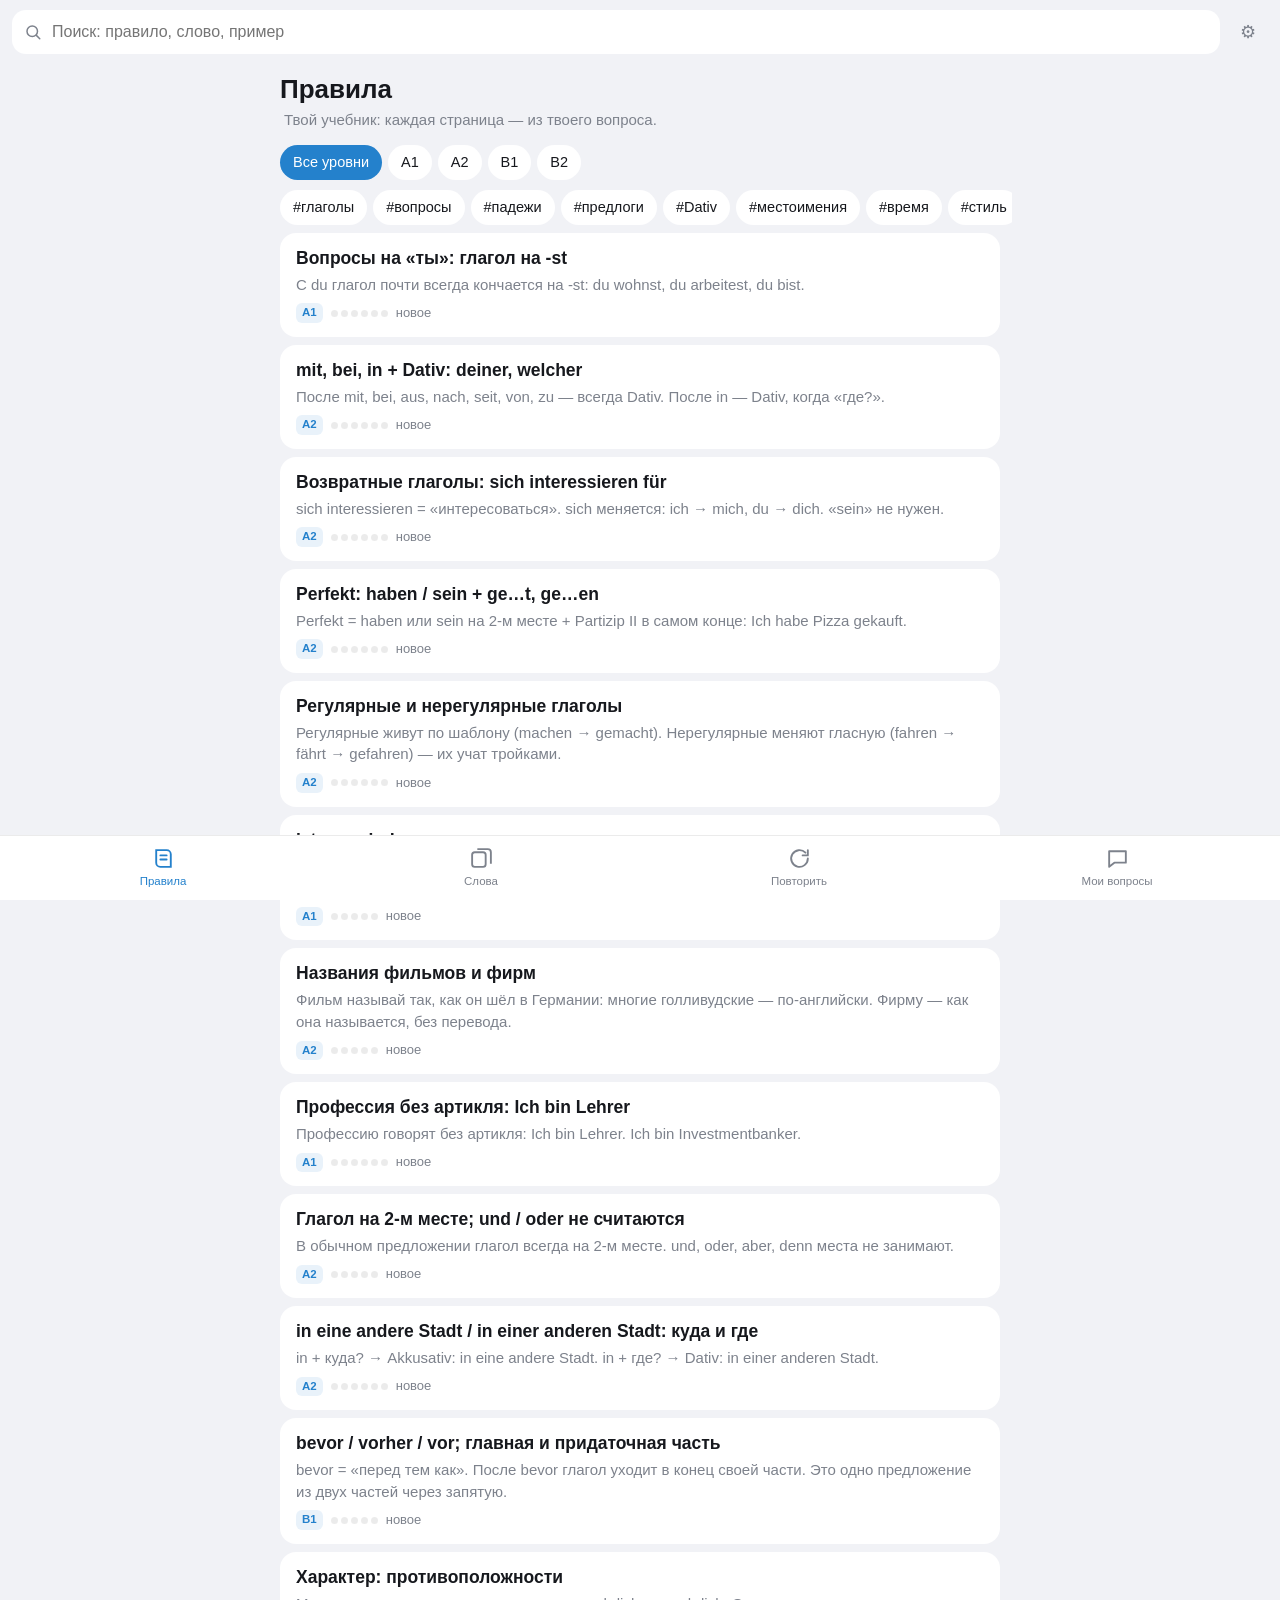
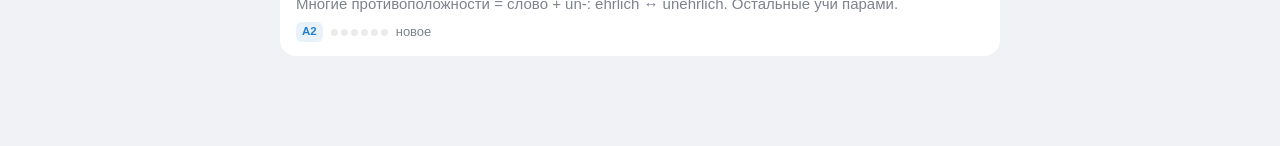
==== index.html @ ba3681c1 "Мой немецкий 1.0: мини-апп (правила из вопросов, слова, повторение, мои вопросы) + бот-воркер - 12 п" ====
<!doctype html>
<html lang="ru">
<head>
<meta charset="utf-8">
<meta name="viewport" content="width=device-width, initial-scale=1, viewport-fit=cover, user-scalable=no">
<title>Мой немецкий</title>
<script src="https://telegram.org/js/telegram-web-app.js"></script>
<script>
  // Версия: поднимать при каждом релизе (сбивает кэш)
  var V = '1.0';
  // Адрес воркера бота (без / в конце). Пусто — бот ещё не подключён, напоминание хранится только тут.
  window.MD_API = 'https://mein-deutsch-bot.1f8t8graf4.workers.dev';
  document.write('<link rel="stylesheet" href="styles.css?v=' + V + '">');
</script>
</head>
<body>
<header id="top">
  <div class="srch"><svg viewBox="0 0 24 24" width="18" height="18"><circle cx="11" cy="11" r="7" fill="none" stroke="currentColor" stroke-width="2"/><path d="M16.5 16.5L21 21" stroke="currentColor" stroke-width="2" stroke-linecap="round"/></svg>
    <input id="q" type="search" placeholder="Поиск: правило, слово, пример" autocomplete="off" autocorrect="off" spellcheck="false">
    <button id="qx" class="ic" aria-label="Очистить" hidden>✕</button></div>
  <button id="set" class="ic" aria-label="Настройки">⚙</button>
</header>
<main id="main"></main>
<nav id="tabs">
  <button data-tab="rules"><svg viewBox="0 0 24 24"><path d="M5 4h10a4 4 0 0 1 4 4v12H9a4 4 0 0 1-4-4z" fill="none" stroke="currentColor" stroke-width="1.8"/><path d="M9 9h6M9 13h6" stroke="currentColor" stroke-width="1.8" stroke-linecap="round"/></svg><span>Правила</span></button>
  <button data-tab="words"><svg viewBox="0 0 24 24"><rect x="3" y="6" width="13" height="14" rx="2.5" fill="none" stroke="currentColor" stroke-width="1.8"/><path d="M8 3h10a3 3 0 0 1 3 3v11" fill="none" stroke="currentColor" stroke-width="1.8"/></svg><span>Слова</span></button>
  <button data-tab="rep"><svg viewBox="0 0 24 24"><path d="M20 12a8 8 0 1 1-2.3-5.6" fill="none" stroke="currentColor" stroke-width="1.8" stroke-linecap="round"/><path d="M20 4v5h-5" fill="none" stroke="currentColor" stroke-width="1.8" stroke-linecap="round" stroke-linejoin="round"/></svg><span>Повторить</span><i id="due" hidden></i></button>
  <button data-tab="qs"><svg viewBox="0 0 24 24"><path d="M4 5h16v11H9l-5 4z" fill="none" stroke="currentColor" stroke-width="1.8" stroke-linejoin="round"/></svg><span>Мои вопросы</span></button>
</nav>
<div id="ov"></div>
<script>document.write('<script src="data/all-data.js?v=' + V + '"><\/script><script src="app.js?v=' + V + '"><\/script>');</script>
</body>
</html>
---- styles.css ----
/* «Мой немецкий» — цвета берутся из темы Telegram (app.js → --bg, --card, --tx, --hint, --acc); здесь — запасные */
:root{
  --bg:#f1f2f6; --card:#ffffff; --tx:#16181d; --hint:#7d828c; --line:rgba(0,0,0,.08);
  --acc:#2481cc; --acc-tx:#ffffff; --ok:#23945a; --ok-bg:rgba(35,148,90,.12); --bad:#d0404a; --bad-bg:rgba(208,64,74,.12);
  --der:#2f6fd6; --die:#d4405b; --das:#23945a; --soft:rgba(36,129,204,.10);
  color-scheme:light;
}
html[data-theme="dark"]{
  --bg:#0f1114; --card:#1b1d22; --tx:#eef0f3; --hint:#8f949e; --line:rgba(255,255,255,.08);
  --acc:#5aa2e8; --acc-tx:#0b1520; --ok:#4cc386; --ok-bg:rgba(76,195,134,.14); --bad:#ef6a72; --bad-bg:rgba(239,106,114,.14);
  --der:#6aa2ff; --die:#ff7a92; --das:#4cc386; --soft:rgba(90,162,232,.14);
  color-scheme:dark;
}
*{box-sizing:border-box;-webkit-tap-highlight-color:transparent}
html,body{margin:0;background:var(--bg);color:var(--tx)}
body{font:17px/1.45 -apple-system,BlinkMacSystemFont,"Segoe UI",Roboto,"Helvetica Neue",Arial,sans-serif;
  padding-bottom:calc(66px + env(safe-area-inset-bottom));-webkit-text-size-adjust:100%}
button{font:inherit;color:inherit;background:none;border:0;padding:0;cursor:pointer}
input,select{font:inherit;color:inherit}
[hidden]{display:none!important}
.ic{width:40px;height:40px;border-radius:12px;display:grid;place-items:center;font-size:18px;color:var(--hint);flex:0 0 auto}

/* шапка */
#top{position:sticky;top:0;z-index:20;display:flex;gap:8px;align-items:center;padding:10px 12px 8px;background:var(--bg)}
.srch{flex:1;display:flex;align-items:center;gap:8px;background:var(--card);border-radius:14px;padding:0 4px 0 12px;height:44px;color:var(--hint)}
.srch input{flex:1;min-width:0;border:0;outline:0;background:none;color:var(--tx);height:100%;font-size:16px}
.srch input::-webkit-search-cancel-button{display:none}
#qx{width:34px;height:34px;font-size:14px}
body.sub #top{display:none}

main{max-width:760px;margin:0 auto;padding:4px 12px 24px}

/* нижнее меню */
#tabs{position:fixed;left:0;right:0;bottom:0;z-index:30;display:grid;grid-template-columns:repeat(4,1fr);
  background:var(--card);border-top:1px solid var(--line);padding:6px 4px calc(6px + env(safe-area-inset-bottom))}
#tabs button{position:relative;display:flex;flex-direction:column;align-items:center;gap:2px;font-size:11.5px;color:var(--hint);padding:4px 0}
#tabs svg{width:25px;height:25px}
#tabs button.on{color:var(--acc)}
#due{position:absolute;top:0;left:calc(50% + 6px);min-width:18px;height:18px;padding:0 5px;border-radius:9px;background:var(--bad);color:#fff;font:700 11px/18px sans-serif;font-style:normal;text-align:center}
body.sub #tabs{display:none}
body.sub{padding-bottom:0}

/* общее */
h1{font-size:26px;line-height:1.2;margin:8px 0 4px;text-wrap:balance}
h2{font-size:15px;text-transform:uppercase;letter-spacing:.06em;color:var(--hint);margin:22px 4px 8px;font-weight:600}
.lead{color:var(--hint);margin:0 4px 12px;font-size:15px}
.card{background:var(--card);border-radius:16px;padding:14px 16px}
.list{display:flex;flex-direction:column;gap:8px}
.chips{display:flex;gap:6px;overflow-x:auto;padding:2px 0 8px;margin:0 -12px;padding-left:12px;padding-right:12px;scrollbar-width:none}
.chips::-webkit-scrollbar{display:none}
.chip{flex:0 0 auto;padding:7px 13px;border-radius:999px;background:var(--card);font-size:14.5px;color:var(--tx);white-space:nowrap}
.chip.on{background:var(--acc);color:var(--acc-tx)}
.tag{display:inline-block;font-size:13px;color:var(--acc);margin-right:8px}
.lvl{display:inline-block;font:700 11.5px/1 sans-serif;padding:4px 6px;border-radius:6px;background:var(--soft);color:var(--acc);vertical-align:middle}
.empty{text-align:center;color:var(--hint);padding:36px 16px}
.btn{display:flex;align-items:center;justify-content:center;gap:8px;width:100%;min-height:52px;border-radius:14px;background:var(--acc);color:var(--acc-tx);font-weight:600;font-size:17px;padding:0 16px}
.btn.sec{background:var(--card);color:var(--acc)}
.btn:disabled{opacity:.45}
.row2{display:flex;gap:8px}

/* список правил */
.rc{display:block;width:100%;text-align:left;background:var(--card);border-radius:16px;padding:14px 16px}
.rc b{display:block;font-size:17.5px;line-height:1.3;margin-bottom:4px}
.rc p{margin:0;color:var(--hint);font-size:15px;display:-webkit-box;-webkit-line-clamp:2;-webkit-box-orient:vertical;overflow:hidden}
.rc .mt{display:flex;align-items:center;gap:8px;margin-top:8px;font-size:13px;color:var(--hint)}
.dots{display:inline-flex;gap:3px}.dots i{width:7px;height:7px;border-radius:50%;background:var(--line)}.dots i.on{background:var(--ok)}

/* страница */
.pg{max-width:760px;margin:0 auto;padding:0 12px calc(96px + env(safe-area-inset-bottom))}
.pgh{position:sticky;top:0;z-index:5;display:flex;align-items:center;gap:6px;padding:8px 0;background:var(--bg)}
.pgh .t{flex:1;min-width:0;font-weight:600;font-size:16px;white-space:nowrap;overflow:hidden;text-overflow:ellipsis}
.short{background:var(--soft);border-radius:16px;padding:14px 16px;font-size:18.5px;line-height:1.4;font-weight:550}
.tbl{overflow-x:auto;background:var(--card);border-radius:16px}
.tbl table{border-collapse:collapse;width:100%;font-size:15.5px}
.tbl th,.tbl td{text-align:left;padding:9px 12px;border-bottom:1px solid var(--line);vertical-align:top}
.tbl th{font-size:13px;color:var(--hint);font-weight:600}
.tbl tr:last-child td{border-bottom:0}
.tbl td:first-child{color:var(--hint)}
ul.when{margin:0;padding:0;list-style:none;display:flex;flex-direction:column;gap:8px}
ul.when li{background:var(--card);border-radius:14px;padding:11px 14px;font-size:16px}
.ex{background:var(--card);border-radius:16px;padding:12px 10px 12px 14px;display:flex;gap:6px;align-items:flex-start}
.ex .tx{flex:1;min-width:0}
.ex .de{font-size:18px;line-height:1.4}
.ex .ru{color:var(--hint);font-size:15px;margin-top:2px}
.say{display:flex;gap:2px;flex:0 0 auto}
.say button{width:38px;height:38px;border-radius:11px;font-size:17px;display:grid;place-items:center}
.say button:active{background:var(--soft)}
.w{cursor:pointer;border-radius:5px;padding:0 1px;margin:0 -1px}
.w:active,.w.on{background:var(--soft)}
.w.xw{text-decoration:underline dotted;text-decoration-color:var(--hint);text-underline-offset:4px}
.mis{background:var(--card);border-radius:16px;padding:12px 14px}
.mis .no{color:var(--bad);text-decoration:line-through;text-decoration-thickness:1.5px}
.mis .yes{color:var(--ok);font-weight:550;margin-top:2px}
.mis small{display:block;color:var(--hint);font-size:14px;margin-top:4px}
.bar{position:fixed;left:0;right:0;bottom:0;z-index:15;padding:10px 12px calc(10px + env(safe-area-inset-bottom));background:linear-gradient(transparent,var(--bg) 30%)}
.bar .in{max-width:760px;margin:0 auto;display:flex;gap:8px}
.qref{display:block;width:100%;text-align:left;background:var(--card);border-radius:14px;padding:11px 14px;font-size:15px}
.qref small{display:block;color:var(--hint);font-size:13px}

/* слова */
.wr{display:flex;align-items:center;gap:10px;width:100%;text-align:left;background:var(--card);border-radius:14px;padding:11px 14px}
.wr .tx{flex:1;min-width:0}
.wr b{font-size:17px;font-weight:600}
.wr small{display:block;color:var(--hint);font-size:14.5px;line-height:1.35}
.st{font-size:11.5px;font-weight:700;padding:3px 6px;border-radius:6px;white-space:nowrap}
.st-n{display:none}
.st-r{background:rgba(232,160,40,.15);color:#c47f0c}
.st-s{background:rgba(208,64,74,.13);color:var(--bad)}
.st-o{background:var(--soft);color:var(--acc)}
.in-rep{color:var(--ok);font-size:13px}
.art-der{color:var(--der)}.art-die{color:var(--die)}.art-das{color:var(--das)}

/* шторка */
#ov{position:fixed;inset:0;z-index:50;pointer-events:none}
.dim{position:absolute;inset:0;background:rgba(0,0,0,.4);opacity:0;transition:opacity .2s;pointer-events:auto}
.sh{position:absolute;left:0;right:0;bottom:0;max-height:88vh;overflow-y:auto;background:var(--card);border-radius:20px 20px 0 0;
  padding:8px 18px calc(18px + env(safe-area-inset-bottom));transform:translateY(100%);transition:transform .25s cubic-bezier(.2,.8,.2,1);pointer-events:auto}
.sh::before{content:"";display:block;width:38px;height:5px;border-radius:3px;background:var(--line);margin:0 auto 10px}
#ov.open .dim{opacity:1}#ov.open .sh{transform:none}
@media (min-width:760px){.sh{left:50%;right:auto;width:520px;bottom:50%;border-radius:20px;transform:translate(-50%,60%);opacity:0;transition:transform .25s,opacity .2s}
  #ov.open .sh{transform:translate(-50%,50%);opacity:1}.sh::before{display:none}}
.sh h3{margin:2px 0 2px;font-size:26px;line-height:1.2;display:flex;align-items:center;gap:8px;flex-wrap:wrap}
.sh .base{color:var(--hint);font-size:15px}
.sh .ru{font-size:19px;margin:10px 0 4px}
.sh .note{color:var(--hint);font-size:15px;margin:4px 0}
.sh .xp{background:var(--soft);border-radius:12px;padding:10px 12px;margin:10px 0 4px;font-size:16px}
.sh .xp b{display:block}
.kv{display:grid;grid-template-columns:auto 1fr;gap:4px 12px;margin:10px 0;font-size:15.5px}
.kv dt{color:var(--hint)}.kv dd{margin:0}
.sh .acts{display:flex;gap:8px;margin-top:14px}
.sw-row{display:flex;align-items:center;justify-content:space-between;gap:12px;padding:12px 0;border-bottom:1px solid var(--line)}
.sw-row small{display:block;color:var(--hint);font-size:13.5px}
.sw{position:relative;width:50px;height:30px;border-radius:15px;background:var(--line);flex:0 0 auto;transition:background .2s}
.sw::after{content:"";position:absolute;top:3px;left:3px;width:24px;height:24px;border-radius:50%;background:#fff;box-shadow:0 1px 3px rgba(0,0,0,.25);transition:transform .2s}
.sw.on{background:var(--ok)}.sw.on::after{transform:translateX(20px)}
.sh select{background:var(--bg);border:0;border-radius:10px;padding:8px 10px}

/* задания */
.qz{max-width:640px;margin:0 auto;padding:0 14px calc(110px + env(safe-area-inset-bottom));min-height:100vh;display:flex;flex-direction:column}
.qtop{display:flex;align-items:center;gap:10px;padding:8px 0}
.prog{flex:1;height:6px;border-radius:3px;background:var(--card);overflow:hidden}.prog i{display:block;height:100%;background:var(--acc);transition:width .3s}
.qk{color:var(--hint);font-size:14px;margin:18px 2px 6px}
.qq{font-size:22px;line-height:1.4;margin:0 2px 16px}
.qq .gap{display:inline-block;min-width:70px;border-bottom:2px solid var(--acc);text-align:center;color:var(--acc);font-weight:600}
.qhint{color:var(--hint);font-size:15.5px;margin:-8px 2px 14px}
.opts{display:flex;flex-direction:column;gap:8px}
.opt{width:100%;min-height:54px;text-align:left;background:var(--card);border-radius:14px;padding:12px 16px;font-size:18px;border:2px solid transparent}
.opt.ok{border-color:var(--ok);background:var(--ok-bg)}.opt.bad{border-color:var(--bad);background:var(--bad-bg)}
.opt:disabled{color:var(--tx)}
.arts{display:grid;grid-template-columns:repeat(3,1fr);gap:8px}
.arts .opt{text-align:center;font-weight:700}
.slots{min-height:58px;display:flex;flex-wrap:wrap;gap:6px;align-content:flex-start;padding:10px;border-radius:14px;background:var(--card);margin-bottom:12px;border:2px dashed var(--line)}
.slots.ok{border:2px solid var(--ok)}.slots.bad{border:2px solid var(--bad)}
.tiles{display:flex;flex-wrap:wrap;gap:6px}
.tile{padding:9px 13px;border-radius:11px;background:var(--card);font-size:18px;box-shadow:0 1px 0 var(--line)}
.slots .tile{background:var(--soft)}
.tile.ok{background:var(--ok-bg);color:var(--ok)}.tile.bad{background:var(--bad-bg);color:var(--bad)}
.tile.used{visibility:hidden}
.errs{display:flex;flex-wrap:wrap;gap:6px}
.typ{width:100%;min-height:54px;border-radius:14px;border:2px solid var(--line);background:var(--card);padding:10px 14px;font-size:18px;outline:0}
.typ:focus{border-color:var(--acc)}
.fb{margin-top:16px;border-radius:16px;padding:14px 16px;background:var(--card)}
.fb .h{font-weight:700;font-size:18px;margin-bottom:4px}
.fb.ok .h{color:var(--ok)}.fb.bad .h{color:var(--bad)}
.fb .rl{color:var(--hint);font-size:15px;margin-top:8px}
.fb .ex{padding:8px 0 0;background:none}
.res{text-align:center;padding:40px 10px}
.res .big{font-size:56px;font-weight:800;line-height:1}
.res p{color:var(--hint)}

/* тост */
.toast{position:fixed;left:50%;bottom:calc(84px + env(safe-area-inset-bottom));transform:translateX(-50%);z-index:80;background:rgba(20,22,26,.92);color:#fff;
  padding:10px 16px;border-radius:12px;font-size:15px;max-width:90vw;text-align:center;animation:tin .2s}
@keyframes tin{from{opacity:0;transform:translate(-50%,8px)}}
@media (prefers-reduced-motion:reduce){*{transition:none!important;animation:none!important}}
@media (min-width:760px){main,.pg{padding-left:20px;padding-right:20px}}

/* правки по скринам */
.btn{white-space:nowrap}
.bar .btn.sec{padding:0 14px;font-size:16px}
.chips.wrap{flex-wrap:wrap;overflow:visible;margin:8px 0 0;padding:0}
.chips.wrap .chip{white-space:normal;text-align:left;line-height:1.3;background:var(--soft);color:var(--acc)}
.chips.wrap .chip{flex:0 1 auto;max-width:100%}
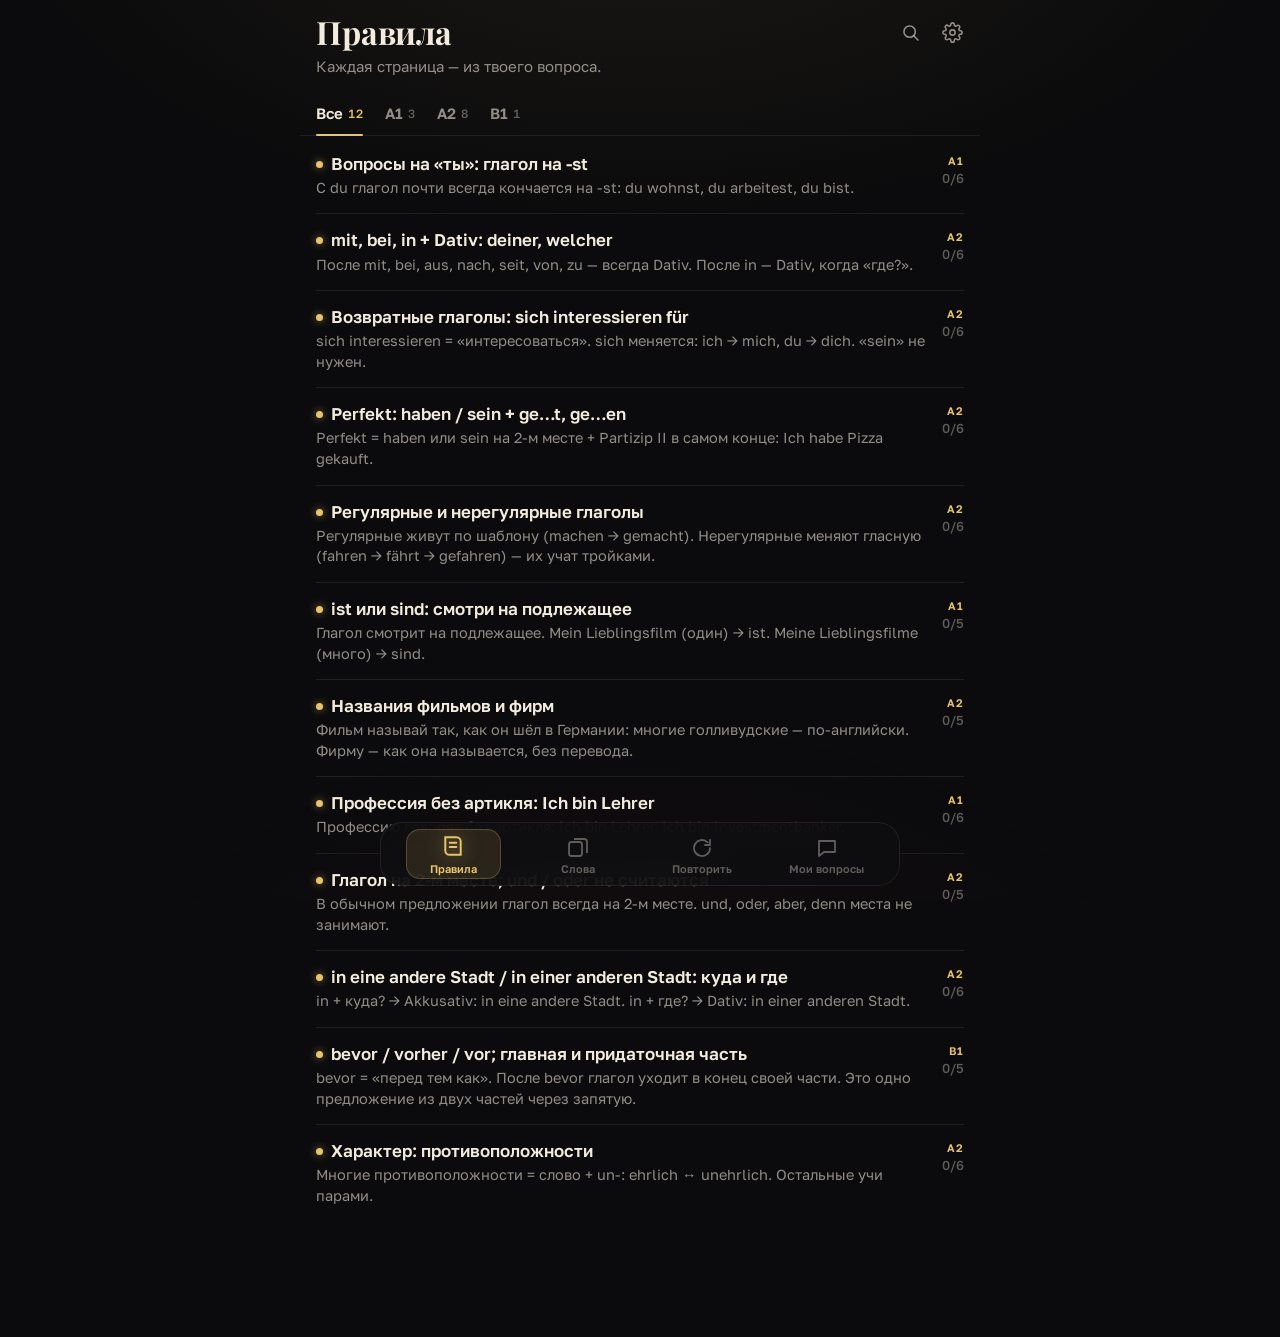
==== commit 78c9551c: "Мой немецкий 1.1: вид как в «Языках по кино», подвкладки, поиск страницей, полный прогон - тёмный ви" ====
--- a/index.html
+++ b/index.html
@@ -4,22 +4,20 @@
 <meta charset="utf-8">
 <meta name="viewport" content="width=device-width, initial-scale=1, viewport-fit=cover, user-scalable=no">
 <title>Мой немецкий</title>
+<meta name="color-scheme" content="dark">
+<link rel="preconnect" href="https://fonts.googleapis.com">
+<link rel="preconnect" href="https://fonts.gstatic.com" crossorigin>
+<link rel="stylesheet" href="https://fonts.googleapis.com/css2?family=Golos+Text:wght@400;500;600;700&family=Playfair+Display:wght@700&display=swap">
 <script src="https://telegram.org/js/telegram-web-app.js"></script>
 <script>
   // Версия: поднимать при каждом релизе (сбивает кэш)
-  var V = '1.0';
+  var V = '1.1';
   // Адрес воркера бота (без / в конце). Пусто — бот ещё не подключён, напоминание хранится только тут.
   window.MD_API = 'https://mein-deutsch-bot.1f8t8graf4.workers.dev';
   document.write('<link rel="stylesheet" href="styles.css?v=' + V + '">');
 </script>
 </head>
 <body>
-<header id="top">
-  <div class="srch"><svg viewBox="0 0 24 24" width="18" height="18"><circle cx="11" cy="11" r="7" fill="none" stroke="currentColor" stroke-width="2"/><path d="M16.5 16.5L21 21" stroke="currentColor" stroke-width="2" stroke-linecap="round"/></svg>
-    <input id="q" type="search" placeholder="Поиск: правило, слово, пример" autocomplete="off" autocorrect="off" spellcheck="false">
-    <button id="qx" class="ic" aria-label="Очистить" hidden>✕</button></div>
-  <button id="set" class="ic" aria-label="Настройки">⚙</button>
-</header>
 <main id="main"></main>
 <nav id="tabs">
   <button data-tab="rules"><svg viewBox="0 0 24 24"><path d="M5 4h10a4 4 0 0 1 4 4v12H9a4 4 0 0 1-4-4z" fill="none" stroke="currentColor" stroke-width="1.8"/><path d="M9 9h6M9 13h6" stroke="currentColor" stroke-width="1.8" stroke-linecap="round"/></svg><span>Правила</span></button>
--- a/styles.css
+++ b/styles.css
@@ -1,183 +1,266 @@
-/* «Мой немецкий» — цвета берутся из темы Telegram (app.js → --bg, --card, --tx, --hint, --acc); здесь — запасные */
+/* «Мой немецкий» — вид как в «Языках по кино»: тёмный фон, слоновая кость, золото, Playfair Display + Golos Text.
+   Тема Telegram не используется: приложение всегда тёмное (app.js → theme() красит шапку Telegram в --bg). */
 :root{
-  --bg:#f1f2f6; --card:#ffffff; --tx:#16181d; --hint:#7d828c; --line:rgba(0,0,0,.08);
-  --acc:#2481cc; --acc-tx:#ffffff; --ok:#23945a; --ok-bg:rgba(35,148,90,.12); --bad:#d0404a; --bad-bg:rgba(208,64,74,.12);
-  --der:#2f6fd6; --die:#d4405b; --das:#23945a; --soft:rgba(36,129,204,.10);
-  color-scheme:light;
-}
-html[data-theme="dark"]{
-  --bg:#0f1114; --card:#1b1d22; --tx:#eef0f3; --hint:#8f949e; --line:rgba(255,255,255,.08);
-  --acc:#5aa2e8; --acc-tx:#0b1520; --ok:#4cc386; --ok-bg:rgba(76,195,134,.14); --bad:#ef6a72; --bad-bg:rgba(239,106,114,.14);
-  --der:#6aa2ff; --die:#ff7a92; --das:#4cc386; --soft:rgba(90,162,232,.14);
+  --bg:#0b0b0d; --sh:#151517; --tx:#F3EBDD; --mut:rgba(243,235,221,.58); --dim:rgba(243,235,221,.36);
+  --line:rgba(255,255,255,.08); --fill:rgba(255,255,255,.05); --fill2:rgba(255,255,255,.085);
+  --gold:#E9C46A; --gold-bg:rgba(233,196,106,.12); --gold-ln:rgba(233,196,106,.24);
+  --ok:#86CC9D; --ok-bg:rgba(134,204,157,.10); --bad:#EE8B80; --bad-bg:rgba(238,139,128,.10);
+  --der:#8DB0EE; --die:#EE93A3; --das:#8FD0A4;
+  --body:'Golos Text',-apple-system,BlinkMacSystemFont,'Segoe UI',Roboto,Arial,sans-serif;
+  --serif:'Playfair Display',Georgia,'Times New Roman',serif;
+  --sb:env(safe-area-inset-bottom,0px);
   color-scheme:dark;
 }
 *{box-sizing:border-box;-webkit-tap-highlight-color:transparent}
-html,body{margin:0;background:var(--bg);color:var(--tx)}
-body{font:17px/1.45 -apple-system,BlinkMacSystemFont,"Segoe UI",Roboto,"Helvetica Neue",Arial,sans-serif;
-  padding-bottom:calc(66px + env(safe-area-inset-bottom));-webkit-text-size-adjust:100%}
-button{font:inherit;color:inherit;background:none;border:0;padding:0;cursor:pointer}
+html{background:var(--bg)}
+body{margin:0;color:var(--tx);font:16px/1.5 var(--body);-webkit-text-size-adjust:100%;-webkit-font-smoothing:antialiased;
+  padding-bottom:calc(92px + var(--sb));overflow-x:hidden}
+body::before{content:"";position:fixed;inset:0;z-index:-1;pointer-events:none;
+  background:radial-gradient(1100px 560px at 50% -12%,rgba(233,196,106,.075),transparent 62%),radial-gradient(900px 600px at 50% 120%,rgba(120,40,30,.10),transparent 60%)}
+button{font:inherit;color:inherit;background:none;border:0;padding:0;cursor:pointer;text-align:inherit}
 input,select{font:inherit;color:inherit}
 [hidden]{display:none!important}
-.ic{width:40px;height:40px;border-radius:12px;display:grid;place-items:center;font-size:18px;color:var(--hint);flex:0 0 auto}
-
-/* шапка */
-#top{position:sticky;top:0;z-index:20;display:flex;gap:8px;align-items:center;padding:10px 12px 8px;background:var(--bg)}
-.srch{flex:1;display:flex;align-items:center;gap:8px;background:var(--card);border-radius:14px;padding:0 4px 0 12px;height:44px;color:var(--hint)}
-.srch input{flex:1;min-width:0;border:0;outline:0;background:none;color:var(--tx);height:100%;font-size:16px}
+::selection{background:var(--gold-bg)}
+.mut{color:var(--mut)}
+svg{display:block}
+.ic{width:40px;height:40px;border-radius:50%;display:grid;place-items:center;color:var(--mut);flex:0 0 auto;transition:color .15s,background .15s}
+.ic svg{width:21px;height:21px;fill:none;stroke:currentColor;stroke-width:1.8;stroke-linecap:round;stroke-linejoin:round}
+.ic:active{background:var(--fill2);color:var(--tx)}
+@media (hover:hover){.ic:hover{color:var(--tx)}}
+
+main{max-width:680px;margin:0 auto;padding:6px 16px 24px}
+body.sub main{max-width:none;padding:0}
+
+/* шапка вкладки */
+.hd{display:flex;align-items:center;gap:2px;margin:6px -8px 0 0}
+.hd h1{flex:1;min-width:0;margin:0}
+h1{font:700 32px/1.12 var(--serif);letter-spacing:-.005em;margin:8px 0 4px;text-wrap:balance}
+h2{display:flex;align-items:baseline;gap:8px;font:600 12px/1.3 var(--body);text-transform:uppercase;letter-spacing:.12em;color:var(--mut);margin:28px 0 2px}
+h2 small{font-size:12px;letter-spacing:.04em;text-transform:none;color:var(--dim);font-weight:500}
+.lead{color:var(--mut);margin:4px 0 14px;font-size:15px;line-height:1.45;text-wrap:pretty}
+.lead.c{text-align:center;font-size:13.5px;color:var(--dim);margin-top:22px;text-wrap:balance}
+.empty{text-align:center;color:var(--mut);padding:40px 12px;line-height:1.6}
+
+/* подвкладки — текстом, выбранная с золотой чертой (как «Кинотека · Мои» в кино) */
+.stabs{position:relative;display:flex;gap:22px;margin:12px -16px 2px;padding:0 16px;overflow-x:auto;scrollbar-width:none;box-shadow:inset 0 -1px 0 var(--line)}
+.stabs::-webkit-scrollbar{display:none}
+.stabs button{position:relative;flex:none;height:44px;display:flex;align-items:center;gap:5px;color:var(--mut);font:600 15px/1 var(--body);white-space:nowrap;transition:color .15s}
+.stabs button small{font:500 12px/1 var(--body);color:var(--dim);font-variant-numeric:tabular-nums}
+.stabs button.on{color:var(--tx)}
+.stabs button.on small{color:var(--gold)}
+.stabs button.on::after{content:"";position:absolute;left:0;right:0;bottom:0;height:2px;border-radius:2px;background:var(--gold)}
+@media (hover:hover){.stabs button:not(.on):hover{color:var(--tx)}}
+
+/* списки: строки через тонкие линии, без коробок */
+.list{display:flex;flex-direction:column}
+.list>*{border-bottom:1px solid var(--line)}
+.list>*:last-child{border-bottom:0}
+
+/* правила */
+.rc{display:flex;align-items:flex-start;gap:14px;width:100%;padding:15px 0}
+.rc .tx{flex:1;min-width:0}
+.rc b{display:block;font-weight:600;font-size:17px;line-height:1.3}
+.rc .new{display:inline-block;width:7px;height:7px;border-radius:50%;background:var(--gold);margin:0 8px 2px 0;vertical-align:middle;box-shadow:0 0 8px rgba(233,196,106,.6)}
+.rc p{margin:3px 0 0;color:var(--mut);font-size:14.5px;line-height:1.42;display:-webkit-box;-webkit-line-clamp:2;-webkit-box-orient:vertical;overflow:hidden}
+.rc .mt{flex:none;display:flex;flex-direction:column;align-items:flex-end;gap:6px;padding-top:2px}
+.lv{font:600 11px/1 var(--body);letter-spacing:.08em;color:var(--gold)}
+.rc .pr{font:500 13px/1 var(--body);color:var(--dim);font-variant-numeric:tabular-nums}
+.rc .pr.all{color:var(--ok)}
+@media (hover:hover){.rc:hover b{color:#fff}}
+
+/* слова */
+.wr{display:flex;align-items:center;gap:12px;width:100%;padding:12px 0}
+.wr .tx{flex:1;min-width:0}
+.wr b{display:block;font-size:17px;font-weight:600;line-height:1.3}
+.wr small{display:block;color:var(--mut);font-size:14.5px;line-height:1.38;margin-top:1px}
+.st{flex:none;font:500 12px/1 var(--body);letter-spacing:.02em;white-space:nowrap}
+.st-r{color:#D9B26A}.st-s{color:var(--bad)}.st-o{color:var(--der)}
+.in-rep{flex:none;color:var(--ok);font-size:12.5px;white-space:nowrap}
+.art-der{color:var(--der)}.art-die{color:var(--die)}.art-das{color:var(--das)}
+
+/* «Повторить» */
+.rep{text-align:center;padding:30px 0 6px}
+.rep .big{font:700 84px/1 var(--serif);color:var(--tx);font-variant-numeric:lining-nums}
+.rep .done{font:700 28px/1.2 var(--serif)}
+.rep .sub{color:var(--mut);margin:8px 0 22px;text-wrap:balance}
+.rep .btn{max-width:340px;margin:0 auto}
+.stats{display:grid;grid-template-columns:repeat(3,1fr);margin-top:30px;border-top:1px solid var(--line);border-bottom:1px solid var(--line)}
+.stats div{display:flex;flex-direction:column;align-items:center;gap:2px;padding:14px 4px}
+.stats div+div{border-left:1px solid var(--line)}
+.stats b{font:700 26px/1.1 var(--serif);font-variant-numeric:lining-nums tabular-nums}
+.stats span{font-size:12.5px;color:var(--mut)}
+
+/* «Мои вопросы» */
+.qi{padding:14px 0}
+.qi .q{font-size:16px;line-height:1.45}
+.ql{display:flex;flex-wrap:wrap;gap:4px 16px;margin-top:6px}
+.ql button{color:var(--gold);font-size:14.5px;font-weight:500;padding:2px 0}
+
+/* кнопки */
+.btn{display:flex;align-items:center;justify-content:center;gap:8px;width:100%;min-height:52px;border-radius:14px;background:var(--tx);color:#151310;
+  font:700 16px/1 var(--body);padding:0 18px;white-space:nowrap;transition:transform .12s,opacity .15s;box-shadow:0 8px 24px -10px rgba(243,235,221,.35)}
+.btn:active{transform:scale(.98)}
+.btn.sec{background:var(--fill2);color:var(--tx);box-shadow:none;font-weight:600}
+.btn:disabled{opacity:.35;transform:none}
+
+/* страница (правило, поиск) */
+.pg{max-width:680px;margin:0 auto;padding:0 16px calc(104px + var(--sb))}
+.pgh{position:sticky;top:0;z-index:5;display:flex;align-items:center;gap:6px;margin:0 -16px;padding:6px 16px 6px 8px;
+  background:rgba(11,11,13,.86);-webkit-backdrop-filter:blur(16px);backdrop-filter:blur(16px)}
+.pgh .t{flex:1;min-width:0;font-weight:600;font-size:15px;color:var(--mut);white-space:nowrap;overflow:hidden;text-overflow:ellipsis}
+.pgh .lv{padding-right:4px}
+h1.pt{font-size:30px;margin:10px 0 6px}
+.tags{display:flex;flex-wrap:wrap;gap:4px 12px;margin:0 0 18px;font-size:13px;color:var(--dim)}
+.short{border-left:2px solid var(--gold);padding:2px 0 2px 14px;font-size:18px;line-height:1.45;font-weight:500}
+.tbl{overflow-x:auto;margin:6px -16px 0;padding:0 16px}
+.tbl table{border-collapse:collapse;width:100%;font-size:15px}
+.tbl th,.tbl td{text-align:left;padding:10px 14px 10px 0;border-bottom:1px solid var(--line);vertical-align:top}
+.tbl th{font:600 11.5px/1.3 var(--body);text-transform:uppercase;letter-spacing:.08em;color:var(--dim)}
+.tbl tr:last-child td{border-bottom:0}
+.tbl td:first-child{color:var(--mut)}
+ul.when{margin:8px 0 0;padding:0;list-style:none;display:flex;flex-direction:column;gap:10px}
+ul.when li{position:relative;padding-left:18px;font-size:15.5px;line-height:1.45}
+ul.when li::before{content:"";position:absolute;left:2px;top:.62em;width:5px;height:5px;border-radius:50%;background:var(--gold)}
+.ex{display:flex;gap:8px;align-items:flex-start;padding:12px 0}
+.ex .tx{flex:1;min-width:0}
+.ex .de{font-size:18px;line-height:1.45}
+.ex .ru{color:var(--mut);font-size:14.5px;margin-top:2px}
+.say{display:flex;flex:0 0 auto;margin:-2px -8px 0 0}
+.say button{width:38px;height:38px;border-radius:50%;display:grid;place-items:center;color:var(--dim);font-size:16px;transition:color .15s,background .15s}
+.say svg{width:19px;height:19px;fill:none;stroke:currentColor;stroke-width:1.8;stroke-linecap:round;stroke-linejoin:round}
+.say .slow svg{width:21px;height:21px;stroke-width:1.6}
+.say button:active{background:var(--fill2);color:var(--tx)}
+@media (hover:hover){.say button:hover{color:var(--tx)}}
+.w{cursor:pointer;border-radius:5px;padding:0 1px;margin:0 -1px;transition:background .12s}
+.w:active,.w.on{background:var(--gold-bg);color:#fff}
+.w.xw{text-decoration:underline;text-decoration-style:dotted;text-decoration-color:var(--gold);text-underline-offset:5px;text-decoration-thickness:1.5px}
+.mis{padding:12px 0}
+.mis .no{color:var(--dim);text-decoration:line-through;text-decoration-color:var(--bad);text-decoration-thickness:1.5px}
+.mis .yes{font-weight:500;margin-top:2px}
+.mis .yes::before{content:"✓ ";color:var(--ok)}
+.mis small{display:block;color:var(--mut);font-size:14px;margin-top:4px;line-height:1.45}
+.qref{padding:11px 0;font-size:15px}
+.qref small{display:block;color:var(--dim);font-size:12.5px}
+.bar{position:fixed;left:0;right:0;bottom:0;z-index:15;padding:22px 16px calc(12px + var(--sb));background:linear-gradient(transparent,var(--bg) 42%)}
+.bar .in{max-width:648px;margin:0 auto;display:flex;gap:8px}
+.bar .btn.sec{width:auto;flex:0 0 auto;padding:0 16px;font-size:15px}
+@media (max-width:380px){.bar .btn{font-size:15px;padding:0 12px}}
+
+/* поиск */
+.srp .pgh{padding-right:16px}
+.srch{flex:1;min-width:0;display:flex;align-items:center;gap:8px;height:42px;padding:0 4px 0 12px;border-radius:21px;background:var(--fill2);color:var(--dim)}
+.srch>svg{width:18px;height:18px;flex:none;fill:none;stroke:currentColor;stroke-width:1.8;stroke-linecap:round}
+.srch input{flex:1;min-width:0;height:100%;border:0;outline:0;background:none;color:var(--tx);font-size:16px}
+.srch input::placeholder{color:var(--dim)}
 .srch input::-webkit-search-cancel-button{display:none}
-#qx{width:34px;height:34px;font-size:14px}
-body.sub #top{display:none}
-
-main{max-width:760px;margin:0 auto;padding:4px 12px 24px}
-
-/* нижнее меню */
-#tabs{position:fixed;left:0;right:0;bottom:0;z-index:30;display:grid;grid-template-columns:repeat(4,1fr);
-  background:var(--card);border-top:1px solid var(--line);padding:6px 4px calc(6px + env(safe-area-inset-bottom))}
-#tabs button{position:relative;display:flex;flex-direction:column;align-items:center;gap:2px;font-size:11.5px;color:var(--hint);padding:4px 0}
-#tabs svg{width:25px;height:25px}
-#tabs button.on{color:var(--acc)}
-#due{position:absolute;top:0;left:calc(50% + 6px);min-width:18px;height:18px;padding:0 5px;border-radius:9px;background:var(--bad);color:#fff;font:700 11px/18px sans-serif;font-style:normal;text-align:center}
+.srch .ic{width:34px;height:34px}
+.srch .ic svg{width:16px;height:16px}
+.tagq{display:flex;flex-wrap:wrap;gap:8px;margin-top:10px}
+.tagq button{padding:7px 12px;border-radius:999px;background:var(--fill);border:1px solid var(--line);color:var(--mut);font-size:14px}
+.tagq button:active{color:var(--tx);border-color:var(--gold-ln)}
+.exq{padding-bottom:10px}
+.exq .from{display:block;color:var(--gold);font-size:13.5px;font-weight:500;margin-top:-4px}
+
+/* нижние вкладки — как в кино: плавают, размыты, выбранная золотая */
+#tabs{position:fixed;left:50%;bottom:0;z-index:30;width:min(520px,100%);transform:translateX(-50%);display:grid;grid-template-columns:repeat(4,1fr);
+  padding:6px 10px calc(6px + var(--sb));background:rgba(14,14,16,.9);-webkit-backdrop-filter:saturate(160%) blur(22px);backdrop-filter:saturate(160%) blur(22px);
+  border-top:1px solid var(--line)}
+#tabs button{position:relative;display:flex;flex-direction:column;align-items:center;gap:3px;padding:7px 0 5px;color:var(--dim);font:600 11px/1 var(--body);transition:color .2s}
+#tabs button span{position:relative;z-index:1}
+#tabs svg{position:relative;z-index:1;width:24px;height:24px;transition:transform .35s cubic-bezier(.3,1.6,.5,1)}
+#tabs button::before{content:"";position:absolute;inset:0 12%;border-radius:14px;background:var(--gold-bg);box-shadow:inset 0 0 0 1px var(--gold-ln);opacity:0;transform:scale(.85);transition:opacity .2s,transform .3s cubic-bezier(.3,1.4,.5,1)}
+#tabs button.on{color:var(--gold)}
+#tabs button.on::before{opacity:1;transform:none}
+#tabs button.on svg{transform:translateY(-2px) scale(1.1);filter:drop-shadow(0 0 8px rgba(233,196,106,.55))}
+#due{position:absolute;z-index:2;top:2px;left:calc(50% + 7px);min-width:18px;height:18px;padding:0 5px;border-radius:9px;background:var(--gold);color:#151310;
+  font:700 11px/18px var(--body);font-style:normal;text-align:center;font-variant-numeric:tabular-nums}
+@media (min-width:600px){#tabs{bottom:14px;border:1px solid var(--line);border-radius:22px;padding-bottom:6px}}
 body.sub #tabs{display:none}
 body.sub{padding-bottom:0}
 
-/* общее */
-h1{font-size:26px;line-height:1.2;margin:8px 0 4px;text-wrap:balance}
-h2{font-size:15px;text-transform:uppercase;letter-spacing:.06em;color:var(--hint);margin:22px 4px 8px;font-weight:600}
-.lead{color:var(--hint);margin:0 4px 12px;font-size:15px}
-.card{background:var(--card);border-radius:16px;padding:14px 16px}
-.list{display:flex;flex-direction:column;gap:8px}
-.chips{display:flex;gap:6px;overflow-x:auto;padding:2px 0 8px;margin:0 -12px;padding-left:12px;padding-right:12px;scrollbar-width:none}
-.chips::-webkit-scrollbar{display:none}
-.chip{flex:0 0 auto;padding:7px 13px;border-radius:999px;background:var(--card);font-size:14.5px;color:var(--tx);white-space:nowrap}
-.chip.on{background:var(--acc);color:var(--acc-tx)}
-.tag{display:inline-block;font-size:13px;color:var(--acc);margin-right:8px}
-.lvl{display:inline-block;font:700 11.5px/1 sans-serif;padding:4px 6px;border-radius:6px;background:var(--soft);color:var(--acc);vertical-align:middle}
-.empty{text-align:center;color:var(--hint);padding:36px 16px}
-.btn{display:flex;align-items:center;justify-content:center;gap:8px;width:100%;min-height:52px;border-radius:14px;background:var(--acc);color:var(--acc-tx);font-weight:600;font-size:17px;padding:0 16px}
-.btn.sec{background:var(--card);color:var(--acc)}
-.btn:disabled{opacity:.45}
-.row2{display:flex;gap:8px}
-
-/* список правил */
-.rc{display:block;width:100%;text-align:left;background:var(--card);border-radius:16px;padding:14px 16px}
-.rc b{display:block;font-size:17.5px;line-height:1.3;margin-bottom:4px}
-.rc p{margin:0;color:var(--hint);font-size:15px;display:-webkit-box;-webkit-line-clamp:2;-webkit-box-orient:vertical;overflow:hidden}
-.rc .mt{display:flex;align-items:center;gap:8px;margin-top:8px;font-size:13px;color:var(--hint)}
-.dots{display:inline-flex;gap:3px}.dots i{width:7px;height:7px;border-radius:50%;background:var(--line)}.dots i.on{background:var(--ok)}
-
-/* страница */
-.pg{max-width:760px;margin:0 auto;padding:0 12px calc(96px + env(safe-area-inset-bottom))}
-.pgh{position:sticky;top:0;z-index:5;display:flex;align-items:center;gap:6px;padding:8px 0;background:var(--bg)}
-.pgh .t{flex:1;min-width:0;font-weight:600;font-size:16px;white-space:nowrap;overflow:hidden;text-overflow:ellipsis}
-.short{background:var(--soft);border-radius:16px;padding:14px 16px;font-size:18.5px;line-height:1.4;font-weight:550}
-.tbl{overflow-x:auto;background:var(--card);border-radius:16px}
-.tbl table{border-collapse:collapse;width:100%;font-size:15.5px}
-.tbl th,.tbl td{text-align:left;padding:9px 12px;border-bottom:1px solid var(--line);vertical-align:top}
-.tbl th{font-size:13px;color:var(--hint);font-weight:600}
-.tbl tr:last-child td{border-bottom:0}
-.tbl td:first-child{color:var(--hint)}
-ul.when{margin:0;padding:0;list-style:none;display:flex;flex-direction:column;gap:8px}
-ul.when li{background:var(--card);border-radius:14px;padding:11px 14px;font-size:16px}
-.ex{background:var(--card);border-radius:16px;padding:12px 10px 12px 14px;display:flex;gap:6px;align-items:flex-start}
-.ex .tx{flex:1;min-width:0}
-.ex .de{font-size:18px;line-height:1.4}
-.ex .ru{color:var(--hint);font-size:15px;margin-top:2px}
-.say{display:flex;gap:2px;flex:0 0 auto}
-.say button{width:38px;height:38px;border-radius:11px;font-size:17px;display:grid;place-items:center}
-.say button:active{background:var(--soft)}
-.w{cursor:pointer;border-radius:5px;padding:0 1px;margin:0 -1px}
-.w:active,.w.on{background:var(--soft)}
-.w.xw{text-decoration:underline dotted;text-decoration-color:var(--hint);text-underline-offset:4px}
-.mis{background:var(--card);border-radius:16px;padding:12px 14px}
-.mis .no{color:var(--bad);text-decoration:line-through;text-decoration-thickness:1.5px}
-.mis .yes{color:var(--ok);font-weight:550;margin-top:2px}
-.mis small{display:block;color:var(--hint);font-size:14px;margin-top:4px}
-.bar{position:fixed;left:0;right:0;bottom:0;z-index:15;padding:10px 12px calc(10px + env(safe-area-inset-bottom));background:linear-gradient(transparent,var(--bg) 30%)}
-.bar .in{max-width:760px;margin:0 auto;display:flex;gap:8px}
-.qref{display:block;width:100%;text-align:left;background:var(--card);border-radius:14px;padding:11px 14px;font-size:15px}
-.qref small{display:block;color:var(--hint);font-size:13px}
-
-/* слова */
-.wr{display:flex;align-items:center;gap:10px;width:100%;text-align:left;background:var(--card);border-radius:14px;padding:11px 14px}
-.wr .tx{flex:1;min-width:0}
-.wr b{font-size:17px;font-weight:600}
-.wr small{display:block;color:var(--hint);font-size:14.5px;line-height:1.35}
-.st{font-size:11.5px;font-weight:700;padding:3px 6px;border-radius:6px;white-space:nowrap}
-.st-n{display:none}
-.st-r{background:rgba(232,160,40,.15);color:#c47f0c}
-.st-s{background:rgba(208,64,74,.13);color:var(--bad)}
-.st-o{background:var(--soft);color:var(--acc)}
-.in-rep{color:var(--ok);font-size:13px}
-.art-der{color:var(--der)}.art-die{color:var(--die)}.art-das{color:var(--das)}
-
 /* шторка */
 #ov{position:fixed;inset:0;z-index:50;pointer-events:none}
-.dim{position:absolute;inset:0;background:rgba(0,0,0,.4);opacity:0;transition:opacity .2s;pointer-events:auto}
-.sh{position:absolute;left:0;right:0;bottom:0;max-height:88vh;overflow-y:auto;background:var(--card);border-radius:20px 20px 0 0;
-  padding:8px 18px calc(18px + env(safe-area-inset-bottom));transform:translateY(100%);transition:transform .25s cubic-bezier(.2,.8,.2,1);pointer-events:auto}
-.sh::before{content:"";display:block;width:38px;height:5px;border-radius:3px;background:var(--line);margin:0 auto 10px}
+.dim{position:absolute;inset:0;background:rgba(0,0,0,.6);opacity:0;transition:opacity .22s;pointer-events:auto}
+.sh{position:absolute;left:0;right:0;bottom:0;max-height:88vh;overflow-y:auto;background:var(--sh);border-top:1px solid var(--line);border-radius:22px 22px 0 0;
+  padding:8px 20px calc(20px + var(--sb));transform:translateY(100%);transition:transform .28s cubic-bezier(.2,.8,.2,1);pointer-events:auto;overscroll-behavior:contain}
+.sh::before{content:"";display:block;width:38px;height:4px;border-radius:2px;background:rgba(255,255,255,.18);margin:0 auto 12px}
 #ov.open .dim{opacity:1}#ov.open .sh{transform:none}
-@media (min-width:760px){.sh{left:50%;right:auto;width:520px;bottom:50%;border-radius:20px;transform:translate(-50%,60%);opacity:0;transition:transform .25s,opacity .2s}
-  #ov.open .sh{transform:translate(-50%,50%);opacity:1}.sh::before{display:none}}
-.sh h3{margin:2px 0 2px;font-size:26px;line-height:1.2;display:flex;align-items:center;gap:8px;flex-wrap:wrap}
-.sh .base{color:var(--hint);font-size:15px}
+@media (min-width:760px){.sh{left:50%;right:auto;width:520px;top:50%;bottom:auto;max-height:84vh;border:1px solid var(--line);border-radius:22px;padding-top:22px;
+  transform:translate(-50%,-46%);opacity:0;transition:transform .25s,opacity .2s}
+  #ov.open .sh{transform:translate(-50%,-50%);opacity:1}.sh::before{display:none}}
+.sh h3{margin:0 0 2px;font:700 28px/1.2 var(--serif);display:flex;align-items:center;gap:8px;flex-wrap:wrap}
+.sh h3 .ic{margin-left:-4px}
+.sh .base{color:var(--mut);font-size:15px}
+.sh .base b{color:var(--tx)}
 .sh .ru{font-size:19px;margin:10px 0 4px}
-.sh .note{color:var(--hint);font-size:15px;margin:4px 0}
-.sh .xp{background:var(--soft);border-radius:12px;padding:10px 12px;margin:10px 0 4px;font-size:16px}
-.sh .xp b{display:block}
-.kv{display:grid;grid-template-columns:auto 1fr;gap:4px 12px;margin:10px 0;font-size:15.5px}
-.kv dt{color:var(--hint)}.kv dd{margin:0}
-.sh .acts{display:flex;gap:8px;margin-top:14px}
-.sw-row{display:flex;align-items:center;justify-content:space-between;gap:12px;padding:12px 0;border-bottom:1px solid var(--line)}
-.sw-row small{display:block;color:var(--hint);font-size:13.5px}
-.sw{position:relative;width:50px;height:30px;border-radius:15px;background:var(--line);flex:0 0 auto;transition:background .2s}
-.sw::after{content:"";position:absolute;top:3px;left:3px;width:24px;height:24px;border-radius:50%;background:#fff;box-shadow:0 1px 3px rgba(0,0,0,.25);transition:transform .2s}
-.sw.on{background:var(--ok)}.sw.on::after{transform:translateX(20px)}
-.sh select{background:var(--bg);border:0;border-radius:10px;padding:8px 10px}
+.sh .note{color:var(--mut);font-size:14.5px;margin:6px 0;line-height:1.45}
+.sh .xp{border-left:2px solid var(--gold);padding:2px 0 2px 12px;margin:12px 0 4px;font-size:15.5px;color:var(--mut)}
+.sh .xp b{display:block;color:var(--tx);font-weight:600}
+.sh .ex{border-top:1px solid var(--line);margin-top:10px}
+.kv{display:grid;grid-template-columns:auto 1fr;gap:6px 14px;margin:12px 0;font-size:15px}
+.kv dt{color:var(--dim)}.kv dd{margin:0;min-width:0}
+.sh .acts{display:flex;gap:8px;margin-top:16px}
+.sh .acts .btn.sec{flex:0 1 auto}
+.sw-row{display:flex;align-items:center;justify-content:space-between;gap:14px;padding:14px 0;border-bottom:1px solid var(--line)}
+.sw-row:last-of-type{border-bottom:0}
+.sw-row small{display:block;color:var(--mut);font-size:13.5px}
+.sw{position:relative;width:50px;height:30px;border-radius:15px;background:rgba(255,255,255,.14);flex:0 0 auto;transition:background .2s}
+.sw::after{content:"";position:absolute;top:3px;left:3px;width:24px;height:24px;border-radius:50%;background:var(--tx);box-shadow:0 1px 3px rgba(0,0,0,.35);transition:transform .22s cubic-bezier(.3,1.4,.5,1)}
+.sw.on{background:var(--gold)}.sw.on::after{transform:translateX(20px);background:#151310}
+.sh select{background:var(--fill2);border:1px solid var(--line);border-radius:10px;padding:8px 10px;color:var(--tx)}
+.sh select option{background:var(--sh)}
+.rst{flex:none;padding:8px 14px;border-radius:999px;background:var(--bad-bg);color:var(--bad);font-size:14.5px;font-weight:600;white-space:nowrap}
+.ver{text-align:center;color:var(--dim);font-size:13px;margin:14px 0 0}
 
 /* задания */
-.qz{max-width:640px;margin:0 auto;padding:0 14px calc(110px + env(safe-area-inset-bottom));min-height:100vh;display:flex;flex-direction:column}
-.qtop{display:flex;align-items:center;gap:10px;padding:8px 0}
-.prog{flex:1;height:6px;border-radius:3px;background:var(--card);overflow:hidden}.prog i{display:block;height:100%;background:var(--acc);transition:width .3s}
-.qk{color:var(--hint);font-size:14px;margin:18px 2px 6px}
-.qq{font-size:22px;line-height:1.4;margin:0 2px 16px}
-.qq .gap{display:inline-block;min-width:70px;border-bottom:2px solid var(--acc);text-align:center;color:var(--acc);font-weight:600}
-.qhint{color:var(--hint);font-size:15.5px;margin:-8px 2px 14px}
+.qz{max-width:620px;margin:0 auto;padding:0 16px calc(112px + var(--sb));min-height:100vh;display:flex;flex-direction:column}
+.qtop{display:flex;align-items:center;gap:10px;padding:8px 0;margin-left:-8px}
+.prog{flex:1;height:3px;border-radius:2px;background:var(--line);overflow:hidden}
+.prog i{display:block;height:100%;background:var(--gold);border-radius:2px;transition:width .35s;box-shadow:0 0 8px rgba(233,196,106,.6)}
+.qn{color:var(--mut);font-size:13.5px;font-variant-numeric:tabular-nums}
+.qk{font:600 12px/1.3 var(--body);text-transform:uppercase;letter-spacing:.12em;color:var(--mut);margin:22px 0 10px}
+.qq{font-size:22px;line-height:1.42;margin:0 0 18px;font-weight:500}
+.qq.qw{display:flex;align-items:center;gap:4px;flex-wrap:wrap}
+.qq.big{font:700 34px/1.2 var(--serif);margin-bottom:6px}
+.qq .gap{display:inline-block;min-width:72px;border-bottom:2px solid var(--gold);text-align:center;color:var(--gold);font-weight:600}
+.qhint{color:var(--mut);font-size:15px;margin:-8px 0 18px}
 .opts{display:flex;flex-direction:column;gap:8px}
-.opt{width:100%;min-height:54px;text-align:left;background:var(--card);border-radius:14px;padding:12px 16px;font-size:18px;border:2px solid transparent}
-.opt.ok{border-color:var(--ok);background:var(--ok-bg)}.opt.bad{border-color:var(--bad);background:var(--bad-bg)}
-.opt:disabled{color:var(--tx)}
+.opt{width:100%;min-height:54px;background:var(--fill);border:1px solid var(--line);border-radius:14px;padding:12px 16px;font-size:17.5px;line-height:1.35;transition:border-color .15s,background .15s}
+.opt:active{background:var(--fill2)}
+.opt.ok{border-color:var(--ok);background:var(--ok-bg);color:var(--tx)}
+.opt.bad{border-color:var(--bad);background:var(--bad-bg)}
+.opt:disabled{color:var(--tx);cursor:default}
+.opt:disabled:not(.ok):not(.bad){opacity:.5}
 .arts{display:grid;grid-template-columns:repeat(3,1fr);gap:8px}
-.arts .opt{text-align:center;font-weight:700}
-.slots{min-height:58px;display:flex;flex-wrap:wrap;gap:6px;align-content:flex-start;padding:10px;border-radius:14px;background:var(--card);margin-bottom:12px;border:2px dashed var(--line)}
-.slots.ok{border:2px solid var(--ok)}.slots.bad{border:2px solid var(--bad)}
-.tiles{display:flex;flex-wrap:wrap;gap:6px}
-.tile{padding:9px 13px;border-radius:11px;background:var(--card);font-size:18px;box-shadow:0 1px 0 var(--line)}
-.slots .tile{background:var(--soft)}
-.tile.ok{background:var(--ok-bg);color:var(--ok)}.tile.bad{background:var(--bad-bg);color:var(--bad)}
+.arts .opt{text-align:center;font-weight:700;font-size:19px}
+.slots{min-height:60px;display:flex;flex-wrap:wrap;gap:6px;align-content:flex-start;padding:10px;border-radius:14px;margin-bottom:14px;border:1px dashed rgba(255,255,255,.16)}
+.slots.ok{border:1px solid var(--ok);background:var(--ok-bg)}.slots.bad{border:1px solid var(--bad);background:var(--bad-bg)}
+.tiles,.errs{display:flex;flex-wrap:wrap;gap:7px}
+.tile{padding:9px 13px;border-radius:11px;background:var(--fill2);border:1px solid var(--line);font-size:17.5px;line-height:1.2;transition:transform .12s}
+.tile:active{transform:scale(.96)}
+.slots .tile{background:var(--gold-bg);border-color:var(--gold-ln)}
+.tile.ok{background:var(--ok-bg);border-color:var(--ok);color:var(--ok)}.tile.bad{background:var(--bad-bg);border-color:var(--bad);color:var(--bad)}
 .tile.used{visibility:hidden}
-.errs{display:flex;flex-wrap:wrap;gap:6px}
-.typ{width:100%;min-height:54px;border-radius:14px;border:2px solid var(--line);background:var(--card);padding:10px 14px;font-size:18px;outline:0}
-.typ:focus{border-color:var(--acc)}
-.fb{margin-top:16px;border-radius:16px;padding:14px 16px;background:var(--card)}
-.fb .h{font-weight:700;font-size:18px;margin-bottom:4px}
+.typ{width:100%;min-height:54px;border-radius:14px;border:1px solid var(--line);background:var(--fill);padding:10px 14px;font-size:18px;outline:0;color:var(--tx)}
+.typ:focus{border-color:var(--gold-ln)}
+.typ.bad{border-color:var(--bad)}
+.qgo{margin-top:16px}
+.fb{margin-top:20px;border-left:2px solid var(--line);padding:2px 0 2px 14px;line-height:1.45}
+.fb.ok{border-color:var(--ok)}.fb.bad{border-color:var(--bad)}
+.fb .h{font-weight:700;font-size:17px;margin-bottom:4px}
 .fb.ok .h{color:var(--ok)}.fb.bad .h{color:var(--bad)}
-.fb .rl{color:var(--hint);font-size:15px;margin-top:8px}
-.fb .ex{padding:8px 0 0;background:none}
-.res{text-align:center;padding:40px 10px}
-.res .big{font-size:56px;font-weight:800;line-height:1}
-.res p{color:var(--hint)}
+.fb .rl{color:var(--mut);font-size:14.5px;margin-top:8px}
+.fb .ex{padding:8px 0 0}
+.fb .no{color:var(--dim);text-decoration-color:var(--bad)}
+.fb .yes{color:var(--ok)}
+.fb .w2{margin-top:4px}
+.res{text-align:center;padding:56px 10px 20px}
+.res .big{font:700 72px/1 var(--serif);font-variant-numeric:lining-nums}
+.res p{color:var(--mut);margin:10px 0 0}
 
 /* тост */
-.toast{position:fixed;left:50%;bottom:calc(84px + env(safe-area-inset-bottom));transform:translateX(-50%);z-index:80;background:rgba(20,22,26,.92);color:#fff;
-  padding:10px 16px;border-radius:12px;font-size:15px;max-width:90vw;text-align:center;animation:tin .2s}
+.toast{position:fixed;left:50%;bottom:calc(98px + var(--sb));transform:translateX(-50%);z-index:80;background:rgba(32,31,30,.96);color:var(--tx);border:1px solid var(--line);
+  padding:10px 16px;border-radius:12px;font-size:14.5px;max-width:calc(100vw - 32px);width:max-content;text-align:center;animation:tin .2s;box-shadow:0 10px 30px rgba(0,0,0,.4)}
+body.sub .toast{bottom:calc(84px + var(--sb))}
 @keyframes tin{from{opacity:0;transform:translate(-50%,8px)}}
 @media (prefers-reduced-motion:reduce){*{transition:none!important;animation:none!important}}
-@media (min-width:760px){main,.pg{padding-left:20px;padding-right:20px}}
-
-/* правки по скринам */
-.btn{white-space:nowrap}
-.bar .btn.sec{padding:0 14px;font-size:16px}
-.chips.wrap{flex-wrap:wrap;overflow:visible;margin:8px 0 0;padding:0}
-.chips.wrap .chip{white-space:normal;text-align:left;line-height:1.3;background:var(--soft);color:var(--acc)}
-.chips.wrap .chip{flex:0 1 auto;max-width:100%}
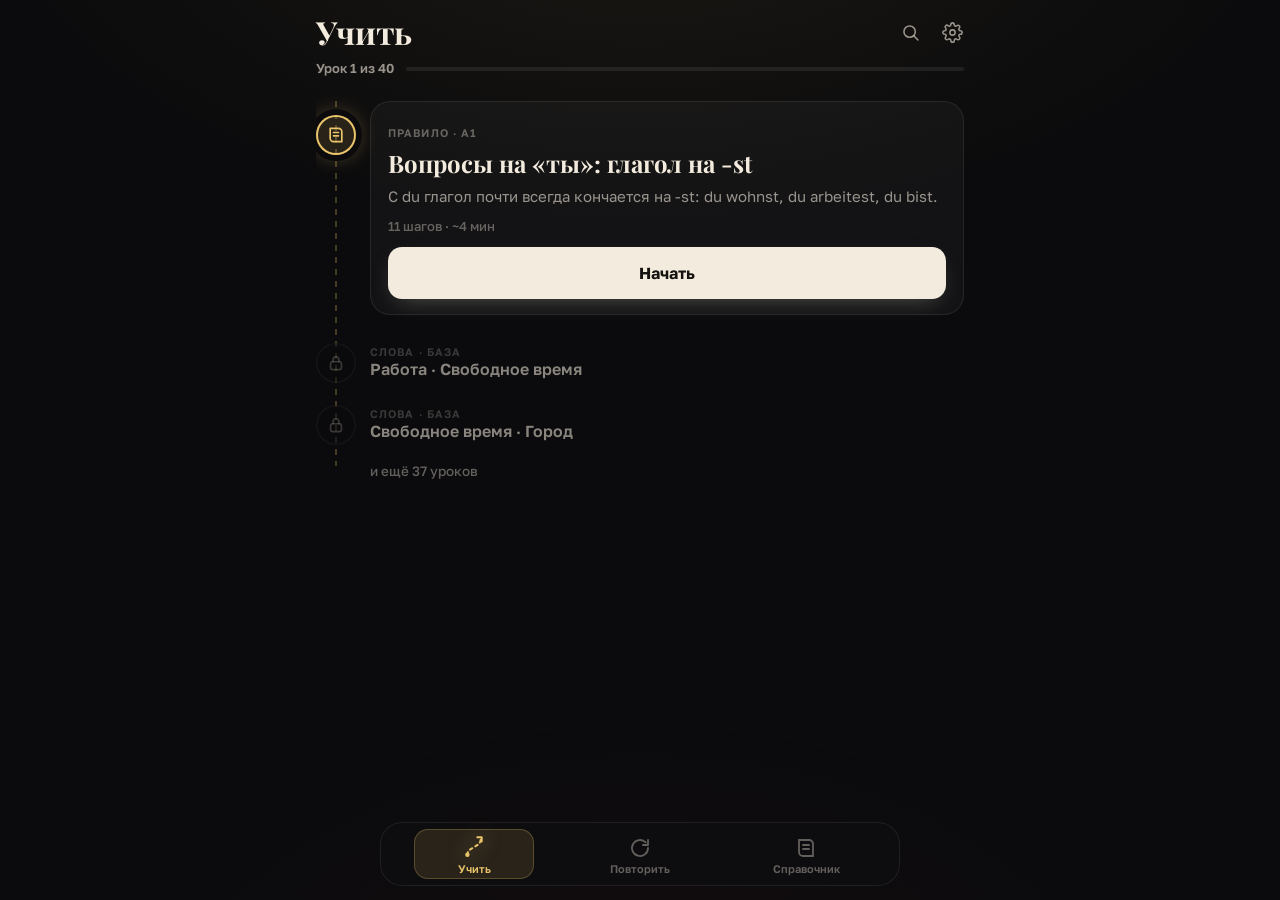
==== commit 69f84e32: "Мой немецкий 1.2: путь уроков по шагам, справочник, «Мои слова» как в кино, 3 вида на пробу Андрей: " ====
--- a/index.html
+++ b/index.html
@@ -4,26 +4,26 @@
 <meta charset="utf-8">
 <meta name="viewport" content="width=device-width, initial-scale=1, viewport-fit=cover, user-scalable=no">
 <title>Мой немецкий</title>
-<meta name="color-scheme" content="dark">
 <link rel="preconnect" href="https://fonts.googleapis.com">
 <link rel="preconnect" href="https://fonts.gstatic.com" crossorigin>
-<link rel="stylesheet" href="https://fonts.googleapis.com/css2?family=Golos+Text:wght@400;500;600;700&family=Playfair+Display:wght@700&display=swap">
+<link rel="stylesheet" href="https://fonts.googleapis.com/css2?family=Golos+Text:wght@400;500;600;700&family=Playfair+Display:wght@700&family=PT+Serif:ital,wght@0,400;0,700;1,400&family=Caveat:wght@600;700&family=Nunito:wght@600;700;800;900&display=swap">
 <script src="https://telegram.org/js/telegram-web-app.js"></script>
 <script>
   // Версия: поднимать при каждом релизе (сбивает кэш)
-  var V = '1.1';
+  var V = '1.2';
   // Адрес воркера бота (без / в конце). Пусто — бот ещё не подключён, напоминание хранится только тут.
   window.MD_API = 'https://mein-deutsch-bot.1f8t8graf4.workers.dev';
+  // вид (Кино / Учебник / Яркий) — сразу, до стилей, чтобы не мигало
+  try { var o = JSON.parse(localStorage.getItem('md_v1') || '{}'); document.documentElement.dataset.skin = (o.opt && o.opt.skin) || 'kino'; } catch (e) { document.documentElement.dataset.skin = 'kino'; }
   document.write('<link rel="stylesheet" href="styles.css?v=' + V + '">');
 </script>
 </head>
 <body>
 <main id="main"></main>
 <nav id="tabs">
-  <button data-tab="rules"><svg viewBox="0 0 24 24"><path d="M5 4h10a4 4 0 0 1 4 4v12H9a4 4 0 0 1-4-4z" fill="none" stroke="currentColor" stroke-width="1.8"/><path d="M9 9h6M9 13h6" stroke="currentColor" stroke-width="1.8" stroke-linecap="round"/></svg><span>Правила</span></button>
-  <button data-tab="words"><svg viewBox="0 0 24 24"><rect x="3" y="6" width="13" height="14" rx="2.5" fill="none" stroke="currentColor" stroke-width="1.8"/><path d="M8 3h10a3 3 0 0 1 3 3v11" fill="none" stroke="currentColor" stroke-width="1.8"/></svg><span>Слова</span></button>
+  <button data-tab="learn"><svg viewBox="0 0 24 24"><path d="M6 20c0-4 3-5 6-7s6-3 6-7" fill="none" stroke="currentColor" stroke-width="1.8" stroke-linecap="round" stroke-dasharray="2.5 3"/><circle cx="6" cy="20" r="2" fill="currentColor"/><path d="M15 4h4v4" fill="none" stroke="currentColor" stroke-width="1.8" stroke-linecap="round" stroke-linejoin="round"/></svg><span>Учить</span></button>
   <button data-tab="rep"><svg viewBox="0 0 24 24"><path d="M20 12a8 8 0 1 1-2.3-5.6" fill="none" stroke="currentColor" stroke-width="1.8" stroke-linecap="round"/><path d="M20 4v5h-5" fill="none" stroke="currentColor" stroke-width="1.8" stroke-linecap="round" stroke-linejoin="round"/></svg><span>Повторить</span><i id="due" hidden></i></button>
-  <button data-tab="qs"><svg viewBox="0 0 24 24"><path d="M4 5h16v11H9l-5 4z" fill="none" stroke="currentColor" stroke-width="1.8" stroke-linejoin="round"/></svg><span>Мои вопросы</span></button>
+  <button data-tab="ref"><svg viewBox="0 0 24 24"><path d="M5 4h10a4 4 0 0 1 4 4v12H9a4 4 0 0 1-4-4z" fill="none" stroke="currentColor" stroke-width="1.8"/><path d="M9 9h6M9 13h6" stroke="currentColor" stroke-width="1.8" stroke-linecap="round"/></svg><span>Справочник</span></button>
 </nav>
 <div id="ov"></div>
 <script>document.write('<script src="data/all-data.js?v=' + V + '"><\/script><script src="app.js?v=' + V + '"><\/script>');</script>
--- a/styles.css
+++ b/styles.css
@@ -1,86 +1,303 @@
-/* «Мой немецкий» — вид как в «Языках по кино»: тёмный фон, слоновая кость, золото, Playfair Display + Golos Text.
-   Тема Telegram не используется: приложение всегда тёмное (app.js → theme() красит шапку Telegram в --bg). */
+/* «Мой немецкий» 1.2 — три вида на пробу: html[data-skin="kino" | "book" | "duo"] (выбор — ⚙ → «Вид»).
+   Общая вёрстка — на переменных; ниже блоки каждого вида переопределяют цвета, шрифты и несколько компонентов
+   (путь, шаг урока, кнопки, вкладки, итог урока). Тема Telegram не используется: app.js → skin() красит шапку под вид. */
+
+/* ===== Кино (по умолчанию): тёмный, слоновая кость, золото, Playfair + Golos ===== */
 :root{
-  --bg:#0b0b0d; --sh:#151517; --tx:#F3EBDD; --mut:rgba(243,235,221,.58); --dim:rgba(243,235,221,.36);
+  --bg:#0b0b0d; --sh:#151517; --card:rgba(255,255,255,.035); --card-ln:rgba(255,255,255,.08);
+  --tx:#F3EBDD; --mut:rgba(243,235,221,.6); --dim:rgba(243,235,221,.38);
   --line:rgba(255,255,255,.08); --fill:rgba(255,255,255,.05); --fill2:rgba(255,255,255,.085);
-  --gold:#E9C46A; --gold-bg:rgba(233,196,106,.12); --gold-ln:rgba(233,196,106,.24);
+  --acc:#E9C46A; --acc-bg:rgba(233,196,106,.12); --acc-ln:rgba(233,196,106,.26); --acc-tx:#151310;
+  --btn:#F3EBDD; --btn-tx:#151310; --btn-sh:0 8px 24px -10px rgba(243,235,221,.35); --btn2:rgba(255,255,255,.085); --btn2-tx:#F3EBDD; --btn2-ln:transparent;
   --ok:#86CC9D; --ok-bg:rgba(134,204,157,.10); --bad:#EE8B80; --bad-bg:rgba(238,139,128,.10);
   --der:#8DB0EE; --die:#EE93A3; --das:#8FD0A4;
-  --body:'Golos Text',-apple-system,BlinkMacSystemFont,'Segoe UI',Roboto,Arial,sans-serif;
-  --serif:'Playfair Display',Georgia,'Times New Roman',serif;
+  --body:'Golos Text',-apple-system,BlinkMacSystemFont,'Segoe UI',Roboto,Arial,sans-serif; --ui:var(--body);
+  --serif:'Playfair Display',Georgia,'Times New Roman',serif; --hand:var(--serif);
+  --tab-bg:rgba(14,14,16,.9); --r:14px;
   --sb:env(safe-area-inset-bottom,0px);
   color-scheme:dark;
 }
+/* ===== Учебник: кремовая бумага, тёмно-синие чернила, красные пометки учителя ===== */
+html[data-skin="book"]{
+  --bg:#F4EEE1; --sh:#FBF7EE; --card:#FBF7EE; --card-ln:rgba(31,42,68,.14);
+  --tx:#1F2A44; --mut:rgba(31,42,68,.68); --dim:rgba(31,42,68,.45);
+  --line:rgba(31,42,68,.13); --fill:rgba(31,42,68,.04); --fill2:rgba(31,42,68,.075);
+  --acc:#B83227; --acc-bg:rgba(184,50,39,.08); --acc-ln:rgba(184,50,39,.32); --acc-tx:#fff;
+  --btn:#1F2A44; --btn-tx:#F8F3E7; --btn-sh:0 3px 0 rgba(31,42,68,.28); --btn2:transparent; --btn2-tx:#1F2A44; --btn2-ln:rgba(31,42,68,.3);
+  --ok:#2E7D4F; --ok-bg:rgba(46,125,79,.09); --bad:#B83227; --bad-bg:rgba(184,50,39,.08);
+  --der:#2D5BA8; --die:#B23A48; --das:#2E7D4F;
+  --body:'PT Serif',Georgia,'Times New Roman',serif; --ui:'Golos Text',-apple-system,Roboto,Arial,sans-serif;
+  --serif:'PT Serif',Georgia,serif; --hand:'Caveat','Segoe Print','Comic Sans MS',cursive;
+  --tab-bg:rgba(244,238,225,.94); --r:10px;
+  color-scheme:light;
+}
+/* ===== Яркий: белый, Nunito, объёмные кнопки, цветные узлы пути ===== */
+html[data-skin="duo"]{
+  --bg:#FFFFFF; --sh:#FFFFFF; --card:#FFFFFF; --card-ln:#E5E5E5;
+  --tx:#3C3C3C; --mut:#6F6F6F; --dim:#AFAFAF;
+  --line:#E5E5E5; --fill:#F7F7F7; --fill2:#EFEFEF;
+  --acc:#58CC02; --acc-bg:#D7FFB8; --acc-ln:#58CC02; --acc-tx:#fff;
+  --btn:#58CC02; --btn-tx:#fff; --btn-sh:0 4px 0 #58A700; --btn2:#fff; --btn2-tx:#1CB0F6; --btn2-ln:#E5E5E5;
+  --ok:#58A700; --ok-bg:#D7FFB8; --bad:#EA2B2B; --bad-bg:#FFDFE0;
+  --der:#1899D6; --die:#EA2B2B; --das:#58A700;
+  --body:'Nunito','Arial Rounded MT Bold',-apple-system,Roboto,Arial,sans-serif; --ui:var(--body);
+  --serif:var(--body); --hand:var(--body);
+  --tab-bg:rgba(255,255,255,.96); --r:16px;
+  --blue:#1CB0F6; --purple:#CE82FF; --gold:#FFC800;
+  color-scheme:light;
+}
+
+/* ===== база ===== */
 *{box-sizing:border-box;-webkit-tap-highlight-color:transparent}
 html{background:var(--bg)}
 body{margin:0;color:var(--tx);font:16px/1.5 var(--body);-webkit-text-size-adjust:100%;-webkit-font-smoothing:antialiased;
   padding-bottom:calc(92px + var(--sb));overflow-x:hidden}
 body::before{content:"";position:fixed;inset:0;z-index:-1;pointer-events:none;
   background:radial-gradient(1100px 560px at 50% -12%,rgba(233,196,106,.075),transparent 62%),radial-gradient(900px 600px at 50% 120%,rgba(120,40,30,.10),transparent 60%)}
+html[data-skin="book"] body::before{background:radial-gradient(900px 500px at 20% -10%,rgba(255,255,255,.7),transparent 60%),radial-gradient(800px 600px at 100% 110%,rgba(160,120,60,.10),transparent 60%)}
+html[data-skin="duo"] body::before{display:none}
 button{font:inherit;color:inherit;background:none;border:0;padding:0;cursor:pointer;text-align:inherit}
 input,select{font:inherit;color:inherit}
 [hidden]{display:none!important}
-::selection{background:var(--gold-bg)}
+::selection{background:var(--acc-bg)}
 .mut{color:var(--mut)}
 svg{display:block}
 .ic{width:40px;height:40px;border-radius:50%;display:grid;place-items:center;color:var(--mut);flex:0 0 auto;transition:color .15s,background .15s}
 .ic svg{width:21px;height:21px;fill:none;stroke:currentColor;stroke-width:1.8;stroke-linecap:round;stroke-linejoin:round}
 .ic:active{background:var(--fill2);color:var(--tx)}
 @media (hover:hover){.ic:hover{color:var(--tx)}}
-
 main{max-width:680px;margin:0 auto;padding:6px 16px 24px}
 body.sub main{max-width:none;padding:0}
 
-/* шапка вкладки */
 .hd{display:flex;align-items:center;gap:2px;margin:6px -8px 0 0}
 .hd h1{flex:1;min-width:0;margin:0}
 h1{font:700 32px/1.12 var(--serif);letter-spacing:-.005em;margin:8px 0 4px;text-wrap:balance}
-h2{display:flex;align-items:baseline;gap:8px;font:600 12px/1.3 var(--body);text-transform:uppercase;letter-spacing:.12em;color:var(--mut);margin:28px 0 2px}
+h2{display:flex;align-items:baseline;gap:8px;font:600 12px/1.3 var(--ui);text-transform:uppercase;letter-spacing:.12em;color:var(--mut);margin:28px 0 2px}
 h2 small{font-size:12px;letter-spacing:.04em;text-transform:none;color:var(--dim);font-weight:500}
 .lead{color:var(--mut);margin:4px 0 14px;font-size:15px;line-height:1.45;text-wrap:pretty}
 .lead.c{text-align:center;font-size:13.5px;color:var(--dim);margin-top:22px;text-wrap:balance}
-.empty{text-align:center;color:var(--mut);padding:40px 12px;line-height:1.6}
-
-/* подвкладки — текстом, выбранная с золотой чертой (как «Кинотека · Мои» в кино) */
-.stabs{position:relative;display:flex;gap:22px;margin:12px -16px 2px;padding:0 16px;overflow-x:auto;scrollbar-width:none;box-shadow:inset 0 -1px 0 var(--line)}
+.empty{text-align:center;color:var(--mut);padding:36px 12px;line-height:1.6}
+.empty small{display:block;margin-top:6px;font-size:14px}
+.kk{display:flex;align-items:baseline;gap:8px;font:600 12px/1.3 var(--ui);text-transform:uppercase;letter-spacing:.12em;color:var(--acc);margin:0 0 12px}
+.kk small{font-size:12px;letter-spacing:.02em;text-transform:none;color:var(--dim);font-weight:500}
+
+/* подвкладки текстом */
+.stabs{position:relative;display:flex;gap:20px;margin:12px -16px 2px;padding:0 16px;overflow-x:auto;scrollbar-width:none;box-shadow:inset 0 -1px 0 var(--line)}
 .stabs::-webkit-scrollbar{display:none}
-.stabs button{position:relative;flex:none;height:44px;display:flex;align-items:center;gap:5px;color:var(--mut);font:600 15px/1 var(--body);white-space:nowrap;transition:color .15s}
-.stabs button small{font:500 12px/1 var(--body);color:var(--dim);font-variant-numeric:tabular-nums}
+.stabs button{position:relative;flex:none;height:44px;display:flex;align-items:center;gap:5px;color:var(--mut);font:600 15px/1 var(--ui);white-space:nowrap;transition:color .15s}
+.stabs button small{font:600 12px/1 var(--ui);color:var(--dim);font-variant-numeric:tabular-nums}
 .stabs button.on{color:var(--tx)}
-.stabs button.on small{color:var(--gold)}
-.stabs button.on::after{content:"";position:absolute;left:0;right:0;bottom:0;height:2px;border-radius:2px;background:var(--gold)}
+.stabs button.on small{color:var(--acc)}
+.stabs button.on::after{content:"";position:absolute;left:0;right:0;bottom:0;height:2px;border-radius:2px;background:var(--acc)}
 @media (hover:hover){.stabs button:not(.on):hover{color:var(--tx)}}
 
-/* списки: строки через тонкие линии, без коробок */
+/* списки: строки через тонкие линии */
 .list{display:flex;flex-direction:column}
 .list>*{border-bottom:1px solid var(--line)}
 .list>*:last-child{border-bottom:0}
 
-/* правила */
-.rc{display:flex;align-items:flex-start;gap:14px;width:100%;padding:15px 0}
-.rc .tx{flex:1;min-width:0}
-.rc b{display:block;font-weight:600;font-size:17px;line-height:1.3}
-.rc .new{display:inline-block;width:7px;height:7px;border-radius:50%;background:var(--gold);margin:0 8px 2px 0;vertical-align:middle;box-shadow:0 0 8px rgba(233,196,106,.6)}
+/* кнопки */
+.btn{display:flex;align-items:center;justify-content:center;gap:8px;width:100%;min-height:52px;border-radius:var(--r);background:var(--btn);color:var(--btn-tx);
+  font:700 16px/1 var(--ui);padding:0 18px;white-space:nowrap;transition:transform .12s,opacity .15s,box-shadow .12s;box-shadow:var(--btn-sh)}
+.btn:active{transform:scale(.98)}
+.btn.sec{background:var(--btn2);color:var(--btn2-tx);box-shadow:inset 0 0 0 1.5px var(--btn2-ln);font-weight:600}
+.btn:disabled{opacity:.35;transform:none}
+
+/* ===== путь уроков ===== */
+.pth-top{display:flex;align-items:center;gap:12px;margin:10px 0 16px;font:600 13px/1 var(--ui);color:var(--mut);white-space:nowrap}
+.pth-top .prog{flex:1}
+.prog{height:4px;border-radius:2px;background:var(--line);overflow:hidden}
+.prog i{display:block;height:100%;background:var(--acc);border-radius:2px;transition:width .4s}
+.due-chip{display:flex;align-items:center;gap:10px;width:100%;margin:0 0 18px;padding:12px 14px;border-radius:var(--r);background:var(--acc-bg);box-shadow:inset 0 0 0 1px var(--acc-ln);font:600 15px/1 var(--ui)}
+.due-chip svg{width:20px;height:20px;fill:none;stroke:var(--acc);stroke-width:2;stroke-linecap:round;stroke-linejoin:round}
+.due-chip span{flex:1}
+.due-chip b{min-width:26px;height:26px;padding:0 8px;border-radius:13px;background:var(--acc);color:var(--acc-tx);display:grid;place-items:center;font-size:13px}
+.path{position:relative;display:flex;flex-direction:column;gap:6px;padding-bottom:10px}
+.path::before{content:"";position:absolute;left:19px;top:10px;bottom:24px;width:2px;background:repeating-linear-gradient(var(--acc-ln) 0 6px,transparent 6px 12px)}
+.node{position:relative;display:flex;align-items:center;gap:14px;width:100%;padding:8px 0}
+.nd{position:relative;z-index:1;flex:none;width:40px;height:40px;border-radius:50%;display:grid;place-items:center;background:var(--bg);box-shadow:inset 0 0 0 1.5px var(--line);color:var(--dim)}
+.nd svg{width:20px;height:20px;fill:none;stroke:currentColor;stroke-width:2;stroke-linecap:round;stroke-linejoin:round}
+.nt{flex:1;min-width:0;display:flex;flex-direction:column}
+.nt small,.nc small{font:600 11px/1.3 var(--ui);text-transform:uppercase;letter-spacing:.1em;color:var(--dim)}
+.nt b{font-weight:600;font-size:16px;line-height:1.3;white-space:nowrap;overflow:hidden;text-overflow:ellipsis}
+.nn{display:none;font-style:normal}
+.node.done .nd{background:var(--acc);color:var(--acc-tx);box-shadow:none}
+.node.done .nt b{color:var(--mut)}
+.node.lock{opacity:.55}
+.node.cur{align-items:flex-start;padding:10px 0 14px}
+.node.cur .nd{width:40px;height:40px;background:var(--acc-bg);color:var(--acc);box-shadow:inset 0 0 0 2px var(--acc),0 0 0 6px var(--bg),0 0 22px rgba(233,196,106,.45);margin-top:14px}
+.nc{flex:1;min-width:0;padding:18px 18px 16px;border-radius:20px;background:var(--card);box-shadow:inset 0 0 0 1px var(--card-ln)}
+.nc b{display:block;font:700 24px/1.2 var(--serif);margin:6px 0 8px;text-wrap:balance}
+.nc p{margin:0 0 12px;color:var(--mut);font-size:15px;line-height:1.45;display:-webkit-box;-webkit-line-clamp:3;-webkit-box-orient:vertical;overflow:hidden}
+.nc .nm{display:block;font:500 13px/1 var(--ui);color:var(--dim);margin-bottom:14px}
+.node.pop .nc{animation:pop .55s cubic-bezier(.2,1.4,.4,1) .15s backwards}
+.pmore{align-self:flex-start;margin:0 0 4px 54px;color:var(--mut);font:600 13.5px/1 var(--ui);padding:8px 0}
+.prest{margin:4px 0 0 54px;color:var(--dim);font:500 13.5px/1.3 var(--ui)}
+.pfin{padding:18px;border-radius:20px;background:var(--card);box-shadow:inset 0 0 0 1px var(--card-ln);text-align:center}
+.pfin b{font:700 24px/1.2 var(--serif)}
+.pfin p{color:var(--mut);margin:6px 0 0}
+
+/* ===== урок: один шаг на экран ===== */
+.ls,.qz{max-width:640px;margin:0 auto;padding:0 16px calc(112px + var(--sb));min-height:100vh;display:flex;flex-direction:column}
+.ls,.qz,.path{overflow-x:clip} /* шаг въезжает сбоку, змейка «Яркого» — страница не шире экрана */
+.qtop{position:sticky;top:0;z-index:5;display:flex;align-items:center;gap:10px;padding:8px 0;margin-left:-8px;background:var(--bg)}
+.qtop .prog{flex:1}
+.qn{color:var(--mut);font:500 13.5px/1 var(--ui);font-variant-numeric:tabular-nums}
+.lk{font:600 13.5px/1 var(--ui);color:var(--acc);padding:8px 2px}
+.stp{padding:22px 20px 24px;margin-top:6px;border-radius:22px;background:var(--card);box-shadow:inset 0 0 0 1px var(--card-ln)}
+.stp.in{animation:stepIn .38s cubic-bezier(.2,.9,.3,1) backwards}
+.stp .new{animation:partIn .42s cubic-bezier(.2,.9,.3,1) backwards}
+.lt{font:700 30px/1.15 var(--serif);margin:0 0 14px;text-wrap:balance}
+.big{font:500 21px/1.45 var(--body);margin:0 0 18px;text-wrap:pretty}
+html:not([data-skin]) .big,html[data-skin="kino"] .big{font-family:var(--serif);font-weight:700;font-size:22px;line-height:1.38}
+.stp .ex1{border-top:1px solid var(--line)}
+.wbig{font:700 44px/1.1 var(--serif);margin:4px 0 6px;overflow-wrap:anywhere}
+.wbig b{font-weight:700}
+.wact{display:flex;align-items:center;gap:2px;margin:0 0 10px -8px;flex-wrap:wrap}
+.star{margin-left:6px;padding:8px 14px;border-radius:999px;background:var(--fill);box-shadow:inset 0 0 0 1px var(--line);font:600 14px/1 var(--ui);color:var(--mut);white-space:nowrap}
+.star.on,.btn.on{color:var(--acc)}
+.star.on{background:var(--acc-bg);box-shadow:inset 0 0 0 1px var(--acc-ln)}
+.wru{font-size:21px;line-height:1.35;margin:0 0 6px}
+.mis2{padding:12px 0;border-bottom:1px solid var(--line)}
+.mis2:last-child{border-bottom:0}
+.mis2 .lbl{font:600 11.5px/1.3 var(--ui);text-transform:uppercase;letter-spacing:.1em;color:var(--bad);margin-bottom:4px}
+.mis2 .lbl.ok{color:var(--ok);margin-top:12px}
+.mis2 .no{font-size:19px;color:var(--mut);text-decoration:line-through;text-decoration-color:var(--bad);text-decoration-thickness:2px}
+.mis2 .yes{font-size:19px;font-weight:600}
+.mis2 small{display:block;color:var(--mut);font-size:14.5px;margin-top:6px;line-height:1.45}
+@keyframes stepIn{from{opacity:0;transform:translateX(26px)}}
+@keyframes partIn{from{opacity:0;transform:translateY(12px)}}
+@keyframes pop{0%{opacity:0;transform:scale(.9)}}
+
+/* правило: схема, «когда что», примеры, ошибки */
+.tbl{overflow-x:auto;margin:6px -4px 0;padding:0 4px}
+.tbl table{border-collapse:collapse;width:100%;font-size:15px;font-family:var(--ui)}
+.tbl th,.tbl td{text-align:left;padding:10px 14px 10px 0;border-bottom:1px solid var(--line);vertical-align:top}
+.tbl th{font:600 11.5px/1.3 var(--ui);text-transform:uppercase;letter-spacing:.08em;color:var(--dim)}
+.tbl tr:last-child td{border-bottom:0}
+.tbl td:first-child{color:var(--mut)}
+ul.when{margin:4px 0 0;padding:0;list-style:none;display:flex;flex-direction:column;gap:12px}
+ul.when li{position:relative;padding-left:20px;font-size:17px;line-height:1.45}
+ul.when li::before{content:"";position:absolute;left:3px;top:.62em;width:6px;height:6px;border-radius:50%;background:var(--acc)}
+.ex{display:flex;gap:8px;align-items:flex-start;padding:12px 0}
+.ex .tx{flex:1;min-width:0}
+.ex .de{font-size:18.5px;line-height:1.45}
+.ex .ru{color:var(--mut);font-size:14.5px;margin-top:2px}
+.say{display:flex;flex:0 0 auto;margin:-2px -8px 0 0}
+.say button{width:38px;height:38px;border-radius:50%;display:grid;place-items:center;color:var(--dim);transition:color .15s,background .15s}
+.say svg{width:19px;height:19px;fill:none;stroke:currentColor;stroke-width:1.8;stroke-linecap:round;stroke-linejoin:round}
+.say .slow svg,.ic.slow svg{width:21px;height:21px;stroke-width:1.6}
+.say button:active{background:var(--fill2);color:var(--tx)}
+@media (hover:hover){.say button:hover{color:var(--tx)}}
+.w{cursor:pointer;border-radius:5px;padding:0 1px;margin:0 -1px;transition:background .12s}
+.w:active,.w.on{background:var(--acc-bg)}
+.w.xw{text-decoration:underline;text-decoration-style:dotted;text-decoration-color:var(--acc);text-underline-offset:5px;text-decoration-thickness:1.5px}
+
+/* конспект и поиск — страница */
+.pg{max-width:680px;margin:0 auto;padding:0 16px calc(104px + var(--sb))}
+.pgh{position:sticky;top:0;z-index:5;display:flex;align-items:center;gap:6px;margin:0 -16px;padding:6px 16px 6px 8px;background:var(--bg)}
+.pgh .t{flex:1;min-width:0;font:600 15px/1.2 var(--ui);color:var(--mut);white-space:nowrap;overflow:hidden;text-overflow:ellipsis}
+.lv{font:700 11px/1 var(--ui);letter-spacing:.08em;color:var(--acc)}
+.pgh .lv{padding-right:4px}
+.pg .kk{margin:14px 0 0}
+h1.pt{font-size:30px;margin:6px 0 6px}
+.tags{display:flex;flex-wrap:wrap;gap:4px 12px;margin:0 0 18px;font:13px/1.4 var(--ui);color:var(--dim)}
+.short{border-left:2px solid var(--acc);padding:2px 0 2px 14px;font-size:18px;line-height:1.45;font-weight:500}
+.mis{padding:12px 0}
+.mis .no{color:var(--dim);text-decoration:line-through;text-decoration-color:var(--bad);text-decoration-thickness:1.5px}
+.mis .yes{font-weight:600;margin-top:2px}
+.mis .yes::before{content:"✓ ";color:var(--ok)}
+.mis small{display:block;color:var(--mut);font-size:14px;margin-top:4px;line-height:1.45}
+.qref{padding:11px 0;font-size:15px}
+.qref small{display:block;color:var(--dim);font:12.5px/1.4 var(--ui)}
+.bar{position:fixed;left:0;right:0;bottom:0;z-index:15;padding:22px 16px calc(12px + var(--sb));background:linear-gradient(transparent,var(--bg) 42%)}
+.bar .in{max-width:608px;margin:0 auto;display:flex;gap:8px}
+.bar .btn.sec{width:auto;flex:0 0 auto;padding:0 16px;font-size:15px}
+@media (max-width:380px){.bar .btn{font-size:15px;padding:0 12px}}
+.srp .pgh{padding-right:16px}
+.srch{flex:1;min-width:0;display:flex;align-items:center;gap:8px;height:42px;padding:0 4px 0 12px;border-radius:21px;background:var(--fill2);color:var(--dim)}
+.srch>svg{width:18px;height:18px;flex:none;fill:none;stroke:currentColor;stroke-width:1.8;stroke-linecap:round}
+.srch input{flex:1;min-width:0;height:100%;border:0;outline:0;background:none;color:var(--tx);font:16px var(--ui)}
+.srch input::placeholder{color:var(--dim)}
+.srch input::-webkit-search-cancel-button{display:none}
+.srch .ic{width:34px;height:34px}
+.srch .ic svg{width:16px;height:16px}
+.tagq{display:flex;flex-wrap:wrap;gap:8px;margin-top:10px}
+.tagq button{padding:7px 12px;border-radius:999px;background:var(--fill);box-shadow:inset 0 0 0 1px var(--line);color:var(--mut);font:14px/1.2 var(--ui)}
+.tagq button.on{background:var(--acc-bg);box-shadow:inset 0 0 0 1px var(--acc-ln);color:var(--tx)}
+.exq{padding-bottom:10px}
+.exq .from{display:block;color:var(--acc);font:500 13.5px/1.4 var(--ui);margin-top:-4px}
+
+/* строки справочника */
+.rc,.rr,.pk,.wr{display:flex;align-items:center;gap:12px;width:100%;padding:14px 0}
+.rc{align-items:flex-start}
+.rc .tx,.rr .tx,.pk .tx,.wr .tx{flex:1;min-width:0}
+.rc b,.rr b,.pk b,.wr b{display:block;font-weight:600;font-size:16.5px;line-height:1.3}
 .rc p{margin:3px 0 0;color:var(--mut);font-size:14.5px;line-height:1.42;display:-webkit-box;-webkit-line-clamp:2;-webkit-box-orient:vertical;overflow:hidden}
-.rc .mt{flex:none;display:flex;flex-direction:column;align-items:flex-end;gap:6px;padding-top:2px}
-.lv{font:600 11px/1 var(--body);letter-spacing:.08em;color:var(--gold)}
-.rc .pr{font:500 13px/1 var(--body);color:var(--dim);font-variant-numeric:tabular-nums}
-.rc .pr.all{color:var(--ok)}
-@media (hover:hover){.rc:hover b{color:#fff}}
-
-/* слова */
-.wr{display:flex;align-items:center;gap:12px;width:100%;padding:12px 0}
-.wr .tx{flex:1;min-width:0}
-.wr b{display:block;font-size:17px;font-weight:600;line-height:1.3}
-.wr small{display:block;color:var(--mut);font-size:14.5px;line-height:1.38;margin-top:1px}
-.st{flex:none;font:500 12px/1 var(--body);letter-spacing:.02em;white-space:nowrap}
-.st-r{color:#D9B26A}.st-s{color:var(--bad)}.st-o{color:var(--der)}
-.in-rep{flex:none;color:var(--ok);font-size:12.5px;white-space:nowrap}
+.rc .mt{flex:none;display:flex;flex-direction:column;align-items:flex-end;gap:6px;padding-top:3px}
+.pk small,.wr small{display:block;color:var(--mut);font-size:14px;line-height:1.38;margin-top:2px;white-space:nowrap;overflow:hidden;text-overflow:ellipsis}
+.wr small{white-space:normal}
+.chev{flex:none;color:var(--dim);font:400 22px/1 var(--ui);font-style:normal;transition:transform .2s}
+.okm{flex:none;color:var(--ok)}
+.okm svg{width:20px;height:20px;fill:none;stroke:currentColor;stroke-width:2.4;stroke-linecap:round;stroke-linejoin:round}
+details.cat{border-bottom:1px solid var(--line)}
+details.cat summary{display:flex;align-items:center;gap:12px;padding:16px 0;cursor:pointer;list-style:none}
+details.cat summary::-webkit-details-marker{display:none}
+details.cat summary .tx{flex:1;min-width:0}
+details.cat summary b{display:block;font:700 19px/1.25 var(--serif)}
+details.cat summary small{display:block;color:var(--mut);font:13.5px/1.4 var(--ui);margin-top:2px}
+details.cat[open] summary .chev{transform:rotate(90deg)}
+details.cat .list{margin:0 0 10px 12px;padding-left:14px;border-left:2px solid var(--acc-ln)}
+.st{flex:none;font:500 12px/1 var(--ui);letter-spacing:.02em;white-space:nowrap}
+.st-r{color:#C99A3E}.st-s{color:var(--bad)}.st-o{color:var(--der)}
+.in-rep{flex:none;color:var(--ok);font:12.5px/1.3 var(--ui);white-space:nowrap}
 .art-der{color:var(--der)}.art-die{color:var(--die)}.art-das{color:var(--das)}
+.qi{padding:14px 0}
+.qi .q{font-size:16px;line-height:1.45}
+.ql{display:flex;flex-wrap:wrap;gap:4px 16px;margin-top:6px}
+.ql button{color:var(--acc);font:500 14.5px/1.4 var(--ui);padding:2px 0}
+
+/* «Мои слова» */
+.dm-what{margin-top:12px}
+.dm-what b{color:var(--tx)}
+.dm-now{margin:0 0 16px}
+.seg{display:flex;padding:3px;border-radius:12px;background:var(--fill);box-shadow:inset 0 0 0 1px var(--line);margin:0 0 12px}
+.seg button{flex:1;height:36px;border-radius:9px;font:600 14.5px/1 var(--ui);color:var(--mut);display:flex;align-items:center;justify-content:center;gap:6px}
+.seg button i{font-style:normal;font-size:12px;color:var(--dim)}
+.seg button.on{background:var(--bg);color:var(--tx);box-shadow:0 1px 3px rgba(0,0,0,.25),inset 0 0 0 1px var(--line)}
+.seg button.on i{color:var(--acc)}
+.dm-tools{display:flex;gap:8px;align-items:center}
+.dm-addb{width:auto;flex:none;min-height:42px;padding:0 14px;font-size:14.5px}
+.dm-add{display:flex;flex-direction:column;gap:8px;margin:10px 0 0;padding:12px;border-radius:var(--r);background:var(--fill);box-shadow:inset 0 0 0 1px var(--line)}
+.dm-add input{width:100%;min-width:0;height:42px;padding:0 12px;border-radius:10px;border:1px solid var(--line);background:var(--bg);color:var(--tx);font:15px var(--ui);outline:0}
+.dm-add input:focus{border-color:var(--acc-ln)}
+.dm-addr{display:flex;gap:8px}
+.dm-addr input{flex:1}
+.dm-addr .btn{width:auto;flex:none;min-height:42px;padding:0 16px;font-size:14.5px}
+.dm-tagq{margin:12px 0 0}
+.dm{padding:12px 0}
+.dm-h{display:flex;align-items:center;gap:10px}
+.dm-h b{flex:1;min-width:0;font-size:17px;font-weight:700;overflow-wrap:anywhere}
+.dots{display:flex;gap:3px;flex:none}
+.dots i{width:6px;height:6px;border-radius:50%;background:var(--line)}
+.dots i.on{background:var(--acc)}
+.dm-del{width:32px;height:32px;margin-right:-6px}
+.dm-del svg{width:16px;height:16px}
+.dm-ru{font-size:15.5px;margin-top:1px}
+.dm-line{color:var(--mut);font-size:14px;margin-top:4px;font-style:italic}
+.dm-tags{display:flex;flex-wrap:wrap;gap:4px 10px;margin-top:4px;font:12.5px/1.3 var(--ui);color:var(--acc)}
+.dm-tags i{font-style:normal}
+.dm-acts{display:flex;align-items:center;gap:10px;margin:4px 0 0 -8px;flex-wrap:wrap}
+.dm-acts .ic{width:34px;height:34px}
+.dm-acts .ic svg{width:18px;height:18px}
+.dm-src{color:var(--acc);font:500 13.5px/1 var(--ui)}
+.dm-st{margin-left:auto;font:12.5px/1.3 var(--ui);color:var(--dim)}
+.dm-st.on{color:var(--acc)}
+.dm-st.ok{color:var(--ok)}
 
 /* «Повторить» */
 .rep{text-align:center;padding:30px 0 6px}
-.rep .big{font:700 84px/1 var(--serif);color:var(--tx);font-variant-numeric:lining-nums}
+.rep .big{font:700 84px/1 var(--serif);margin:0;font-variant-numeric:lining-nums}
 .rep .done{font:700 28px/1.2 var(--serif)}
 .rep .sub{color:var(--mut);margin:8px 0 22px;text-wrap:balance}
 .rep .btn{max-width:340px;margin:0 auto}
@@ -88,102 +305,30 @@
 .stats div{display:flex;flex-direction:column;align-items:center;gap:2px;padding:14px 4px}
 .stats div+div{border-left:1px solid var(--line)}
 .stats b{font:700 26px/1.1 var(--serif);font-variant-numeric:lining-nums tabular-nums}
-.stats span{font-size:12.5px;color:var(--mut)}
-
-/* «Мои вопросы» */
-.qi{padding:14px 0}
-.qi .q{font-size:16px;line-height:1.45}
-.ql{display:flex;flex-wrap:wrap;gap:4px 16px;margin-top:6px}
-.ql button{color:var(--gold);font-size:14.5px;font-weight:500;padding:2px 0}
-
-/* кнопки */
-.btn{display:flex;align-items:center;justify-content:center;gap:8px;width:100%;min-height:52px;border-radius:14px;background:var(--tx);color:#151310;
-  font:700 16px/1 var(--body);padding:0 18px;white-space:nowrap;transition:transform .12s,opacity .15s;box-shadow:0 8px 24px -10px rgba(243,235,221,.35)}
-.btn:active{transform:scale(.98)}
-.btn.sec{background:var(--fill2);color:var(--tx);box-shadow:none;font-weight:600}
-.btn:disabled{opacity:.35;transform:none}
-
-/* страница (правило, поиск) */
-.pg{max-width:680px;margin:0 auto;padding:0 16px calc(104px + var(--sb))}
-.pgh{position:sticky;top:0;z-index:5;display:flex;align-items:center;gap:6px;margin:0 -16px;padding:6px 16px 6px 8px;
-  background:rgba(11,11,13,.86);-webkit-backdrop-filter:blur(16px);backdrop-filter:blur(16px)}
-.pgh .t{flex:1;min-width:0;font-weight:600;font-size:15px;color:var(--mut);white-space:nowrap;overflow:hidden;text-overflow:ellipsis}
-.pgh .lv{padding-right:4px}
-h1.pt{font-size:30px;margin:10px 0 6px}
-.tags{display:flex;flex-wrap:wrap;gap:4px 12px;margin:0 0 18px;font-size:13px;color:var(--dim)}
-.short{border-left:2px solid var(--gold);padding:2px 0 2px 14px;font-size:18px;line-height:1.45;font-weight:500}
-.tbl{overflow-x:auto;margin:6px -16px 0;padding:0 16px}
-.tbl table{border-collapse:collapse;width:100%;font-size:15px}
-.tbl th,.tbl td{text-align:left;padding:10px 14px 10px 0;border-bottom:1px solid var(--line);vertical-align:top}
-.tbl th{font:600 11.5px/1.3 var(--body);text-transform:uppercase;letter-spacing:.08em;color:var(--dim)}
-.tbl tr:last-child td{border-bottom:0}
-.tbl td:first-child{color:var(--mut)}
-ul.when{margin:8px 0 0;padding:0;list-style:none;display:flex;flex-direction:column;gap:10px}
-ul.when li{position:relative;padding-left:18px;font-size:15.5px;line-height:1.45}
-ul.when li::before{content:"";position:absolute;left:2px;top:.62em;width:5px;height:5px;border-radius:50%;background:var(--gold)}
-.ex{display:flex;gap:8px;align-items:flex-start;padding:12px 0}
-.ex .tx{flex:1;min-width:0}
-.ex .de{font-size:18px;line-height:1.45}
-.ex .ru{color:var(--mut);font-size:14.5px;margin-top:2px}
-.say{display:flex;flex:0 0 auto;margin:-2px -8px 0 0}
-.say button{width:38px;height:38px;border-radius:50%;display:grid;place-items:center;color:var(--dim);font-size:16px;transition:color .15s,background .15s}
-.say svg{width:19px;height:19px;fill:none;stroke:currentColor;stroke-width:1.8;stroke-linecap:round;stroke-linejoin:round}
-.say .slow svg{width:21px;height:21px;stroke-width:1.6}
-.say button:active{background:var(--fill2);color:var(--tx)}
-@media (hover:hover){.say button:hover{color:var(--tx)}}
-.w{cursor:pointer;border-radius:5px;padding:0 1px;margin:0 -1px;transition:background .12s}
-.w:active,.w.on{background:var(--gold-bg);color:#fff}
-.w.xw{text-decoration:underline;text-decoration-style:dotted;text-decoration-color:var(--gold);text-underline-offset:5px;text-decoration-thickness:1.5px}
-.mis{padding:12px 0}
-.mis .no{color:var(--dim);text-decoration:line-through;text-decoration-color:var(--bad);text-decoration-thickness:1.5px}
-.mis .yes{font-weight:500;margin-top:2px}
-.mis .yes::before{content:"✓ ";color:var(--ok)}
-.mis small{display:block;color:var(--mut);font-size:14px;margin-top:4px;line-height:1.45}
-.qref{padding:11px 0;font-size:15px}
-.qref small{display:block;color:var(--dim);font-size:12.5px}
-.bar{position:fixed;left:0;right:0;bottom:0;z-index:15;padding:22px 16px calc(12px + var(--sb));background:linear-gradient(transparent,var(--bg) 42%)}
-.bar .in{max-width:648px;margin:0 auto;display:flex;gap:8px}
-.bar .btn.sec{width:auto;flex:0 0 auto;padding:0 16px;font-size:15px}
-@media (max-width:380px){.bar .btn{font-size:15px;padding:0 12px}}
-
-/* поиск */
-.srp .pgh{padding-right:16px}
-.srch{flex:1;min-width:0;display:flex;align-items:center;gap:8px;height:42px;padding:0 4px 0 12px;border-radius:21px;background:var(--fill2);color:var(--dim)}
-.srch>svg{width:18px;height:18px;flex:none;fill:none;stroke:currentColor;stroke-width:1.8;stroke-linecap:round}
-.srch input{flex:1;min-width:0;height:100%;border:0;outline:0;background:none;color:var(--tx);font-size:16px}
-.srch input::placeholder{color:var(--dim)}
-.srch input::-webkit-search-cancel-button{display:none}
-.srch .ic{width:34px;height:34px}
-.srch .ic svg{width:16px;height:16px}
-.tagq{display:flex;flex-wrap:wrap;gap:8px;margin-top:10px}
-.tagq button{padding:7px 12px;border-radius:999px;background:var(--fill);border:1px solid var(--line);color:var(--mut);font-size:14px}
-.tagq button:active{color:var(--tx);border-color:var(--gold-ln)}
-.exq{padding-bottom:10px}
-.exq .from{display:block;color:var(--gold);font-size:13.5px;font-weight:500;margin-top:-4px}
-
-/* нижние вкладки — как в кино: плавают, размыты, выбранная золотая */
-#tabs{position:fixed;left:50%;bottom:0;z-index:30;width:min(520px,100%);transform:translateX(-50%);display:grid;grid-template-columns:repeat(4,1fr);
-  padding:6px 10px calc(6px + var(--sb));background:rgba(14,14,16,.9);-webkit-backdrop-filter:saturate(160%) blur(22px);backdrop-filter:saturate(160%) blur(22px);
-  border-top:1px solid var(--line)}
-#tabs button{position:relative;display:flex;flex-direction:column;align-items:center;gap:3px;padding:7px 0 5px;color:var(--dim);font:600 11px/1 var(--body);transition:color .2s}
+.stats span{font:12.5px/1.3 var(--ui);color:var(--mut)}
+
+/* нижние вкладки */
+#tabs{position:fixed;left:50%;bottom:0;z-index:30;width:min(520px,100%);transform:translateX(-50%);display:grid;grid-template-columns:repeat(3,1fr);
+  padding:6px 10px calc(6px + var(--sb));background:var(--tab-bg);-webkit-backdrop-filter:saturate(160%) blur(22px);backdrop-filter:saturate(160%) blur(22px);border-top:1px solid var(--line)}
+#tabs button{position:relative;display:flex;flex-direction:column;align-items:center;gap:3px;padding:7px 0 5px;color:var(--dim);font:600 11px/1 var(--ui);transition:color .2s}
 #tabs button span{position:relative;z-index:1}
 #tabs svg{position:relative;z-index:1;width:24px;height:24px;transition:transform .35s cubic-bezier(.3,1.6,.5,1)}
-#tabs button::before{content:"";position:absolute;inset:0 12%;border-radius:14px;background:var(--gold-bg);box-shadow:inset 0 0 0 1px var(--gold-ln);opacity:0;transform:scale(.85);transition:opacity .2s,transform .3s cubic-bezier(.3,1.4,.5,1)}
-#tabs button.on{color:var(--gold)}
+#tabs button::before{content:"";position:absolute;inset:0 14%;border-radius:14px;background:var(--acc-bg);box-shadow:inset 0 0 0 1px var(--acc-ln);opacity:0;transform:scale(.85);transition:opacity .2s,transform .3s cubic-bezier(.3,1.4,.5,1)}
+#tabs button.on{color:var(--acc)}
 #tabs button.on::before{opacity:1;transform:none}
 #tabs button.on svg{transform:translateY(-2px) scale(1.1);filter:drop-shadow(0 0 8px rgba(233,196,106,.55))}
-#due{position:absolute;z-index:2;top:2px;left:calc(50% + 7px);min-width:18px;height:18px;padding:0 5px;border-radius:9px;background:var(--gold);color:#151310;
-  font:700 11px/18px var(--body);font-style:normal;text-align:center;font-variant-numeric:tabular-nums}
+#due{position:absolute;z-index:2;top:2px;left:calc(50% + 7px);min-width:18px;height:18px;padding:0 5px;border-radius:9px;background:var(--acc);color:var(--acc-tx);
+  font:700 11px/18px var(--ui);font-style:normal;text-align:center;font-variant-numeric:tabular-nums}
 @media (min-width:600px){#tabs{bottom:14px;border:1px solid var(--line);border-radius:22px;padding-bottom:6px}}
 body.sub #tabs{display:none}
 body.sub{padding-bottom:0}
 
 /* шторка */
 #ov{position:fixed;inset:0;z-index:50;pointer-events:none}
-.dim{position:absolute;inset:0;background:rgba(0,0,0,.6);opacity:0;transition:opacity .22s;pointer-events:auto}
+.dim{position:absolute;inset:0;background:rgba(0,0,0,.55);opacity:0;transition:opacity .22s;pointer-events:auto}
 .sh{position:absolute;left:0;right:0;bottom:0;max-height:88vh;overflow-y:auto;background:var(--sh);border-top:1px solid var(--line);border-radius:22px 22px 0 0;
   padding:8px 20px calc(20px + var(--sb));transform:translateY(100%);transition:transform .28s cubic-bezier(.2,.8,.2,1);pointer-events:auto;overscroll-behavior:contain}
-.sh::before{content:"";display:block;width:38px;height:4px;border-radius:2px;background:rgba(255,255,255,.18);margin:0 auto 12px}
+.sh::before{content:"";display:block;width:38px;height:4px;border-radius:2px;background:var(--line);margin:0 auto 12px}
 #ov.open .dim{opacity:1}#ov.open .sh{transform:none}
 @media (min-width:760px){.sh{left:50%;right:auto;width:520px;top:50%;bottom:auto;max-height:84vh;border:1px solid var(--line);border-radius:22px;padding-top:22px;
   transform:translate(-50%,-46%);opacity:0;transition:transform .25s,opacity .2s}
@@ -194,60 +339,70 @@
 .sh .base b{color:var(--tx)}
 .sh .ru{font-size:19px;margin:10px 0 4px}
 .sh .note{color:var(--mut);font-size:14.5px;margin:6px 0;line-height:1.45}
-.sh .xp{border-left:2px solid var(--gold);padding:2px 0 2px 12px;margin:12px 0 4px;font-size:15.5px;color:var(--mut)}
+.sh .xp{border-left:2px solid var(--acc);padding:2px 0 2px 12px;margin:12px 0 4px;font-size:15.5px;color:var(--mut)}
 .sh .xp b{display:block;color:var(--tx);font-weight:600}
 .sh .ex{border-top:1px solid var(--line);margin-top:10px}
 .kv{display:grid;grid-template-columns:auto 1fr;gap:6px 14px;margin:12px 0;font-size:15px}
-.kv dt{color:var(--dim)}.kv dd{margin:0;min-width:0}
+.kv dt{color:var(--dim);font-family:var(--ui)}.kv dd{margin:0;min-width:0}
 .sh .acts{display:flex;gap:8px;margin-top:16px}
 .sh .acts .btn.sec{flex:0 1 auto}
-.sw-row{display:flex;align-items:center;justify-content:space-between;gap:14px;padding:14px 0;border-bottom:1px solid var(--line)}
+.sw-row{display:flex;align-items:center;justify-content:space-between;gap:14px;padding:14px 0;border-bottom:1px solid var(--line);font-family:var(--ui)}
+.sw-row.col{flex-direction:column;align-items:stretch}
 .sw-row:last-of-type{border-bottom:0}
 .sw-row small{display:block;color:var(--mut);font-size:13.5px}
-.sw{position:relative;width:50px;height:30px;border-radius:15px;background:rgba(255,255,255,.14);flex:0 0 auto;transition:background .2s}
-.sw::after{content:"";position:absolute;top:3px;left:3px;width:24px;height:24px;border-radius:50%;background:var(--tx);box-shadow:0 1px 3px rgba(0,0,0,.35);transition:transform .22s cubic-bezier(.3,1.4,.5,1)}
-.sw.on{background:var(--gold)}.sw.on::after{transform:translateX(20px);background:#151310}
+.sw{position:relative;width:50px;height:30px;border-radius:15px;background:var(--fill2);box-shadow:inset 0 0 0 1px var(--line);flex:0 0 auto;transition:background .2s}
+.sw::after{content:"";position:absolute;top:3px;left:3px;width:24px;height:24px;border-radius:50%;background:#fff;box-shadow:0 1px 3px rgba(0,0,0,.35);transition:transform .22s cubic-bezier(.3,1.4,.5,1)}
+.sw.on{background:var(--acc)}.sw.on::after{transform:translateX(20px)}
 .sh select{background:var(--fill2);border:1px solid var(--line);border-radius:10px;padding:8px 10px;color:var(--tx)}
 .sh select option{background:var(--sh)}
-.rst{flex:none;padding:8px 14px;border-radius:999px;background:var(--bad-bg);color:var(--bad);font-size:14.5px;font-weight:600;white-space:nowrap}
-.ver{text-align:center;color:var(--dim);font-size:13px;margin:14px 0 0}
+.rst{flex:none;padding:8px 14px;border-radius:999px;background:var(--bad-bg);color:var(--bad);font:600 14.5px/1 var(--ui);white-space:nowrap}
+.ver{text-align:center;color:var(--dim);font:13px/1.4 var(--ui);margin:14px 0 0}
+.skins{display:grid;grid-template-columns:repeat(3,1fr);gap:8px}
+.skins button{display:flex;flex-direction:column;align-items:center;gap:6px;padding:8px 4px 10px;border-radius:14px;box-shadow:inset 0 0 0 1px var(--line);font:600 13.5px/1 var(--ui);color:var(--mut)}
+.skins button.on{box-shadow:inset 0 0 0 2px var(--acc);color:var(--tx)}
+.sk{width:100%;height:54px;border-radius:10px;display:grid;place-items:center;font-style:normal}
+.sk b{font-size:24px;line-height:1}
+.sk-kino{background:#0b0b0d;box-shadow:inset 0 0 0 1px rgba(255,255,255,.1)}.sk-kino b{font-family:'Playfair Display',serif;color:#E9C46A}
+.sk-book{background:#F4EEE1;box-shadow:inset 0 0 0 1px rgba(31,42,68,.15)}.sk-book b{font-family:'Caveat',cursive;font-size:30px;color:#B83227}
+.sk-duo{background:#fff;box-shadow:inset 0 0 0 1px #E5E5E5}.sk-duo b{font-family:'Nunito',sans-serif;font-weight:900;color:#58CC02}
 
 /* задания */
-.qz{max-width:620px;margin:0 auto;padding:0 16px calc(112px + var(--sb));min-height:100vh;display:flex;flex-direction:column}
-.qtop{display:flex;align-items:center;gap:10px;padding:8px 0;margin-left:-8px}
-.prog{flex:1;height:3px;border-radius:2px;background:var(--line);overflow:hidden}
-.prog i{display:block;height:100%;background:var(--gold);border-radius:2px;transition:width .35s;box-shadow:0 0 8px rgba(233,196,106,.6)}
-.qn{color:var(--mut);font-size:13.5px;font-variant-numeric:tabular-nums}
-.qk{font:600 12px/1.3 var(--body);text-transform:uppercase;letter-spacing:.12em;color:var(--mut);margin:22px 0 10px}
+.qz .stp{margin-top:6px}
+.qk{font:600 12px/1.3 var(--ui);text-transform:uppercase;letter-spacing:.12em;color:var(--mut);margin:0 0 10px}
 .qq{font-size:22px;line-height:1.42;margin:0 0 18px;font-weight:500}
 .qq.qw{display:flex;align-items:center;gap:4px;flex-wrap:wrap}
 .qq.big{font:700 34px/1.2 var(--serif);margin-bottom:6px}
-.qq .gap{display:inline-block;min-width:72px;border-bottom:2px solid var(--gold);text-align:center;color:var(--gold);font-weight:600}
+.qq .gap{display:inline-block;min-width:72px;border-bottom:2px solid var(--acc);text-align:center;color:var(--acc);font-weight:600}
 .qhint{color:var(--mut);font-size:15px;margin:-8px 0 18px}
 .opts{display:flex;flex-direction:column;gap:8px}
-.opt{width:100%;min-height:54px;background:var(--fill);border:1px solid var(--line);border-radius:14px;padding:12px 16px;font-size:17.5px;line-height:1.35;transition:border-color .15s,background .15s}
+.opt{width:100%;min-height:54px;background:var(--fill);box-shadow:inset 0 0 0 1px var(--line);border-radius:var(--r);padding:12px 16px;font:17px/1.35 var(--body);transition:box-shadow .15s,background .15s}
 .opt:active{background:var(--fill2)}
-.opt.ok{border-color:var(--ok);background:var(--ok-bg);color:var(--tx)}
-.opt.bad{border-color:var(--bad);background:var(--bad-bg)}
+.opt.sel{box-shadow:inset 0 0 0 2px var(--acc);background:var(--acc-bg)}
+.opt.ok{box-shadow:inset 0 0 0 2px var(--ok);background:var(--ok-bg);color:var(--tx)}
+.opt.bad{box-shadow:inset 0 0 0 2px var(--bad);background:var(--bad-bg)}
 .opt:disabled{color:var(--tx);cursor:default}
 .opt:disabled:not(.ok):not(.bad){opacity:.5}
 .arts{display:grid;grid-template-columns:repeat(3,1fr);gap:8px}
 .arts .opt{text-align:center;font-weight:700;font-size:19px}
-.slots{min-height:60px;display:flex;flex-wrap:wrap;gap:6px;align-content:flex-start;padding:10px;border-radius:14px;margin-bottom:14px;border:1px dashed rgba(255,255,255,.16)}
-.slots.ok{border:1px solid var(--ok);background:var(--ok-bg)}.slots.bad{border:1px solid var(--bad);background:var(--bad-bg)}
+.pairs{display:grid;grid-template-columns:1fr 1fr;gap:8px}
+.pairs>div{display:flex;flex-direction:column;gap:8px;min-width:0}
+.pairs .opt{min-height:58px;font-size:15.5px;text-align:center;overflow-wrap:anywhere;padding:10px}
+.pairs .opt.ok{opacity:.55}
+.slots{min-height:60px;display:flex;flex-wrap:wrap;gap:6px;align-content:flex-start;padding:10px;border-radius:var(--r);margin-bottom:14px;border:1.5px dashed var(--line)}
+.slots.ok{border:1.5px solid var(--ok);background:var(--ok-bg)}.slots.bad{border:1.5px solid var(--bad);background:var(--bad-bg)}
 .tiles,.errs{display:flex;flex-wrap:wrap;gap:7px}
-.tile{padding:9px 13px;border-radius:11px;background:var(--fill2);border:1px solid var(--line);font-size:17.5px;line-height:1.2;transition:transform .12s}
+.tile{padding:9px 13px;border-radius:11px;background:var(--fill2);box-shadow:inset 0 0 0 1px var(--line);font:17px/1.2 var(--body);transition:transform .12s}
 .tile:active{transform:scale(.96)}
-.slots .tile{background:var(--gold-bg);border-color:var(--gold-ln)}
-.tile.ok{background:var(--ok-bg);border-color:var(--ok);color:var(--ok)}.tile.bad{background:var(--bad-bg);border-color:var(--bad);color:var(--bad)}
+.slots .tile{background:var(--acc-bg);box-shadow:inset 0 0 0 1px var(--acc-ln)}
+.tile.ok{background:var(--ok-bg);box-shadow:inset 0 0 0 1.5px var(--ok);color:var(--ok)}.tile.bad{background:var(--bad-bg);box-shadow:inset 0 0 0 1.5px var(--bad);color:var(--bad)}
 .tile.used{visibility:hidden}
-.typ{width:100%;min-height:54px;border-radius:14px;border:1px solid var(--line);background:var(--fill);padding:10px 14px;font-size:18px;outline:0;color:var(--tx)}
-.typ:focus{border-color:var(--gold-ln)}
+.typ{width:100%;min-height:54px;border-radius:var(--r);border:1.5px solid var(--line);background:var(--fill);padding:10px 14px;font:18px var(--body);outline:0;color:var(--tx)}
+.typ:focus{border-color:var(--acc-ln)}
 .typ.bad{border-color:var(--bad)}
 .qgo{margin-top:16px}
-.fb{margin-top:20px;border-left:2px solid var(--line);padding:2px 0 2px 14px;line-height:1.45}
+.fb{margin-top:20px;border-left:3px solid var(--line);padding:2px 0 2px 14px;line-height:1.45}
 .fb.ok{border-color:var(--ok)}.fb.bad{border-color:var(--bad)}
-.fb .h{font-weight:700;font-size:17px;margin-bottom:4px}
+.fb .h{font:700 17px/1.3 var(--ui);margin-bottom:4px}
 .fb.ok .h{color:var(--ok)}.fb.bad .h{color:var(--bad)}
 .fb .rl{color:var(--mut);font-size:14.5px;margin-top:8px}
 .fb .ex{padding:8px 0 0}
@@ -257,10 +412,143 @@
 .res{text-align:center;padding:56px 10px 20px}
 .res .big{font:700 72px/1 var(--serif);font-variant-numeric:lining-nums}
 .res p{color:var(--mut);margin:10px 0 0}
+/* итог урока */
+.lend{position:relative;overflow:hidden}
+.lend .res{padding-top:15vh}
+.medal{width:96px;height:96px;margin:0 auto 18px;border-radius:50%;display:grid;place-items:center;background:var(--acc-bg);box-shadow:inset 0 0 0 2px var(--acc),0 0 60px rgba(233,196,106,.35);color:var(--acc);animation:medal .7s cubic-bezier(.2,1.5,.4,1) backwards}
+.medal svg{width:48px;height:48px;fill:none;stroke:currentColor;stroke-width:2.6;stroke-linecap:round;stroke-linejoin:round}
+.lend .lt{font:700 34px/1.15 var(--serif);margin:0}
+.stamp,.confetti{display:none}
+@keyframes medal{0%{opacity:0;transform:scale(.4) rotate(-20deg)}}
 
 /* тост */
-.toast{position:fixed;left:50%;bottom:calc(98px + var(--sb));transform:translateX(-50%);z-index:80;background:rgba(32,31,30,.96);color:var(--tx);border:1px solid var(--line);
-  padding:10px 16px;border-radius:12px;font-size:14.5px;max-width:calc(100vw - 32px);width:max-content;text-align:center;animation:tin .2s;box-shadow:0 10px 30px rgba(0,0,0,.4)}
+.toast{position:fixed;left:50%;bottom:calc(98px + var(--sb));transform:translateX(-50%);z-index:80;background:var(--sh);color:var(--tx);box-shadow:0 10px 30px rgba(0,0,0,.25),inset 0 0 0 1px var(--line);
+  padding:10px 16px;border-radius:12px;font:14.5px/1.35 var(--ui);max-width:calc(100vw - 32px);width:max-content;text-align:center;animation:tin .2s}
 body.sub .toast{bottom:calc(84px + var(--sb))}
 @keyframes tin{from{opacity:0;transform:translate(-50%,8px)}}
+
+/* ===================== вид «Учебник» ===================== */
+html[data-skin="book"] body{font-size:17px}
+html[data-skin="book"] h1{font-weight:700;letter-spacing:0}
+html[data-skin="book"] .hd h1{font-size:30px}
+html[data-skin="book"] .kk{font:700 24px/1 var(--hand);text-transform:none;letter-spacing:0;color:var(--acc);transform:rotate(-1.5deg);transform-origin:left}
+html[data-skin="book"] .kk small{font:14px var(--ui);transform:none;color:var(--dim)}
+html[data-skin="book"] h2{font-family:var(--ui)}
+html[data-skin="book"] .stabs button.on::after{height:3px;border-radius:0;background:var(--acc);transform:skewX(-12deg)}
+/* путь — как оглавление учебника */
+html[data-skin="book"] .path::before{display:none}
+html[data-skin="book"] .path{gap:0}
+html[data-skin="book"] .node{padding:12px 0;border-bottom:1px dotted var(--card-ln);gap:12px}
+html[data-skin="book"] .node .nd{width:30px;height:30px;background:none;box-shadow:none}
+html[data-skin="book"] .node.done .nd{color:var(--acc);background:none}
+html[data-skin="book"] .node.done .nd svg{width:26px;height:26px;stroke-width:3;transform:rotate(-8deg)}
+html[data-skin="book"] .nn{display:inline;font:italic 400 15px/1 var(--serif);color:var(--dim);margin-right:6px}
+html[data-skin="book"] .nt small,html[data-skin="book"] .nc small{font-family:var(--ui)}
+html[data-skin="book"] .nc small{display:block;margin-bottom:8px}
+html[data-skin="book"] .node.cur{border-bottom:0;padding:16px 0}
+html[data-skin="book"] .node.cur .nd{display:none}
+html[data-skin="book"] .nc{position:relative;border-radius:4px;padding:22px 20px 18px 34px;box-shadow:0 1px 0 rgba(31,42,68,.08),0 8px 24px -14px rgba(31,42,68,.4);
+  background:linear-gradient(90deg,transparent 22px,rgba(184,50,39,.35) 22px 23.5px,transparent 23.5px),repeating-linear-gradient(transparent 0 27px,rgba(45,91,168,.13) 27px 28px),var(--card)}
+html[data-skin="book"] .nc b{font-size:26px;background:linear-gradient(transparent 58%,rgba(255,214,0,.55) 58% 92%,transparent 92%);display:inline}
+html[data-skin="book"] .nc b+p{margin-top:12px}
+html[data-skin="book"] .node.lock .nn,html[data-skin="book"] .node.done .nn{font-size:14px}
+html[data-skin="book"] .pmore,html[data-skin="book"] .prest{margin-left:0}
+html[data-skin="book"] .due-chip{border-radius:4px;background:none;box-shadow:inset 0 0 0 1.5px var(--acc-ln)}
+html[data-skin="book"] .due-chip b{border-radius:4px}
+/* шаг урока — лист в линейку с полями */
+html[data-skin="book"] .stp{border-radius:4px;padding:24px 18px 26px 34px;box-shadow:0 1px 0 rgba(31,42,68,.08),0 10px 28px -16px rgba(31,42,68,.45);
+  background:linear-gradient(90deg,transparent 22px,rgba(184,50,39,.35) 22px 23.5px,transparent 23.5px),repeating-linear-gradient(transparent 0 29px,rgba(45,91,168,.12) 29px 30px),var(--card)}
+html[data-skin="book"] .lt{font-size:28px}
+html[data-skin="book"] .big{font-size:20px;font-style:italic}
+html[data-skin="book"] ul.when li::before{content:"—";width:auto;height:auto;background:none;color:var(--acc);top:0;left:0;font-weight:700}
+html[data-skin="book"] .mis2 .lbl{font:700 22px/1 var(--hand);text-transform:none;letter-spacing:0}
+html[data-skin="book"] .mis2 .no{text-decoration-thickness:2.5px;text-decoration-color:rgba(184,50,39,.85)}
+html[data-skin="book"] .w.xw{text-decoration-style:wavy;text-decoration-color:var(--acc)}
+html[data-skin="book"] .btn{border-radius:6px;letter-spacing:.01em}
+html[data-skin="book"] .opt{border-radius:6px;background:var(--card)}
+html[data-skin="book"] .medal{border-radius:50%;background:none;box-shadow:none;width:auto;height:auto;display:none}
+html[data-skin="book"] .stamp{display:inline-block;margin:0 auto 22px;padding:10px 22px;border:3px solid var(--acc);border-radius:10px;color:var(--acc);
+  font:700 46px/1 var(--hand);transform:rotate(-8deg);opacity:.92;animation:stamp .55s cubic-bezier(.2,1.3,.4,1) .1s backwards;box-shadow:inset 0 0 0 2px rgba(184,50,39,.18)}
+@keyframes stamp{0%{opacity:0;transform:scale(2.2) rotate(-14deg)}}
+html[data-skin="book"] #tabs button.on svg{filter:none}
+html[data-skin="book"] #tabs button::before{border-radius:6px;background:none;box-shadow:inset 0 -3px 0 var(--acc)}
+html[data-skin="book"] .seg button.on{box-shadow:0 1px 2px rgba(31,42,68,.2),inset 0 0 0 1px var(--line);background:var(--card)}
+html[data-skin="book"] .dm-tags,html[data-skin="book"] .dm-src{font-family:var(--hand);font-size:18px}
+html[data-skin="book"] .dim{background:rgba(31,42,68,.35)}
+
+/* ===================== вид «Яркий» ===================== */
+html[data-skin="duo"] h1,html[data-skin="duo"] .lt,html[data-skin="duo"] .nc b,html[data-skin="duo"] .wbig,html[data-skin="duo"] .qq.big,html[data-skin="duo"] .rep .big,html[data-skin="duo"] .stats b,
+html[data-skin="duo"] .res .big,html[data-skin="duo"] details.cat summary b,html[data-skin="duo"] .sh h3,html[data-skin="duo"] .pfin b{font-weight:900;letter-spacing:-.01em}
+html[data-skin="duo"] .hd h1{font-size:28px}
+html[data-skin="duo"] .kk{font-weight:800;color:var(--blue);letter-spacing:.08em}
+html[data-skin="duo"] h2{font-weight:800}
+html[data-skin="duo"] b,html[data-skin="duo"] .rr b,html[data-skin="duo"] .pk b,html[data-skin="duo"] .wr b{font-weight:800}
+html[data-skin="duo"] .btn{font-weight:800;text-transform:uppercase;letter-spacing:.06em;font-size:15px;border-radius:16px;margin-bottom:4px}
+html[data-skin="duo"] .btn:active{transform:translateY(4px);box-shadow:none}
+html[data-skin="duo"] .btn.sec{box-shadow:inset 0 0 0 2px var(--btn2-ln),0 4px 0 var(--btn2-ln)}
+html[data-skin="duo"] .btn.sec:active{box-shadow:inset 0 0 0 2px var(--btn2-ln)}
+html[data-skin="duo"] .prog{height:14px;border-radius:7px;background:#E5E5E5}
+html[data-skin="duo"] .prog i{border-radius:7px;background:linear-gradient(#89E219 0 30%,#58CC02 30%)}
+html[data-skin="duo"] .opt,html[data-skin="duo"] .tile{background:#fff;box-shadow:inset 0 0 0 2px #E5E5E5,0 3px 0 #E5E5E5;font-weight:700}
+html[data-skin="duo"] .opt.ok,html[data-skin="duo"] .tile.ok{background:var(--ok-bg);box-shadow:inset 0 0 0 2px #58CC02,0 3px 0 #58A700;color:#58A700}
+html[data-skin="duo"] .opt.bad,html[data-skin="duo"] .tile.bad{background:var(--bad-bg);box-shadow:inset 0 0 0 2px #FF4B4B,0 3px 0 #EA2B2B;color:#EA2B2B}
+html[data-skin="duo"] .opt.sel{background:#DDF4FF;box-shadow:inset 0 0 0 2px #84D8FF,0 3px 0 #1CB0F6;color:#1899D6}
+html[data-skin="duo"] .slots .tile{background:#DDF4FF;box-shadow:inset 0 0 0 2px #84D8FF,0 3px 0 #84D8FF}
+html[data-skin="duo"] .stp{background:none;box-shadow:none;padding:16px 4px 20px}
+html[data-skin="duo"] .wbig{font-size:46px}
+html[data-skin="duo"] .big{font-weight:800;font-size:21px}
+html[data-skin="duo"] ul.when li{padding:12px 14px 12px 44px;border-radius:16px;box-shadow:inset 0 0 0 2px #E5E5E5;font-weight:700}
+html[data-skin="duo"] ul.when li::before{left:14px;top:15px;width:18px;height:18px;background:var(--gold);box-shadow:0 2px 0 #E0A800}
+html[data-skin="duo"] .mis2{padding:14px;border-radius:16px;box-shadow:inset 0 0 0 2px #E5E5E5;margin-bottom:10px;border:0}
+html[data-skin="duo"] .mis2 .lbl{font-weight:900}
+html[data-skin="duo"] .star.on{color:#E0A800;background:#FFF4CC;box-shadow:inset 0 0 0 2px #FFC800}
+html[data-skin="duo"] .btn.on{color:var(--btn-tx)}
+/* путь — змейка из круглых узлов */
+html[data-skin="duo"] .path::before{display:none}
+html[data-skin="duo"] .path{align-items:center;gap:18px;padding-top:6px}
+html[data-skin="duo"] .node{flex-direction:column;gap:6px;width:auto;padding:0;transform:translateX(calc(var(--zz) * 48px));text-align:center}
+html[data-skin="duo"] .node .nd{width:68px;height:62px;border-radius:50%;color:#fff;box-shadow:0 7px 0 #4CAD02;background:var(--acc)}
+html[data-skin="duo"] .node .nd svg{width:30px;height:30px;stroke-width:2.6}
+html[data-skin="duo"] .node.k-w .nd{background:var(--blue);box-shadow:0 7px 0 #1899D6}
+html[data-skin="duo"] .node.k-q .nd{background:var(--purple);box-shadow:0 7px 0 #A568CC}
+html[data-skin="duo"] .node.done .nd{background:var(--gold);box-shadow:0 7px 0 #E0A800;color:#fff}
+html[data-skin="duo"] .node.lock{opacity:1}
+html[data-skin="duo"] .node.lock .nd{background:#E5E5E5;box-shadow:0 7px 0 #CECECE;color:#AFAFAF}
+html[data-skin="duo"] .nt{align-items:center;max-width:190px;margin-top:6px}
+html[data-skin="duo"] .nt small{display:none}
+html[data-skin="duo"] .nt b{font-size:14px;color:var(--mut)}
+html[data-skin="duo"] .node.cur{flex-direction:column;align-items:center;width:100%;transform:none;padding:6px 0 0}
+html[data-skin="duo"] .node.cur .nd{width:84px;height:76px;margin:0;animation:bounce 1.8s ease-in-out infinite;box-shadow:0 8px 0 #4CAD02,0 0 0 8px #fff,0 0 0 12px #E5E5E5}
+html[data-skin="duo"] .node.cur.k-w .nd{box-shadow:0 8px 0 #1899D6,0 0 0 8px #fff,0 0 0 12px #E5E5E5}
+html[data-skin="duo"] .node.cur.k-q .nd{box-shadow:0 8px 0 #A568CC,0 0 0 8px #fff,0 0 0 12px #E5E5E5}
+html[data-skin="duo"] .nc{position:relative;width:100%;margin-top:18px;border-radius:18px;box-shadow:inset 0 0 0 2px #E5E5E5,0 4px 0 #E5E5E5;text-align:center}
+html[data-skin="duo"] .nc::before{content:"";position:absolute;left:50%;top:-9px;width:16px;height:16px;background:#fff;border-left:2px solid #E5E5E5;border-top:2px solid #E5E5E5;transform:translateX(-50%) rotate(45deg)}
+html[data-skin="duo"] .nc small{color:var(--blue);font-weight:800}
+html[data-skin="duo"] .nc b{font-size:22px}
+html[data-skin="duo"] .pmore,html[data-skin="duo"] .prest{margin:0;text-align:center;align-self:center;font-weight:800}
+html[data-skin="duo"] .pfin{box-shadow:inset 0 0 0 2px #E5E5E5,0 4px 0 #E5E5E5}
+@keyframes bounce{0%,100%{transform:translateY(0)}50%{transform:translateY(-7px)}}
+html[data-skin="duo"] .due-chip{background:#FFF4CC;box-shadow:inset 0 0 0 2px #FFC800,0 4px 0 #FFC800;font-weight:800;color:#B07A00}
+html[data-skin="duo"] .due-chip svg{stroke:#E0A800}
+html[data-skin="duo"] .due-chip b{background:#FFC800;color:#fff}
+html[data-skin="duo"] #tabs{border-top:2px solid #E5E5E5}
+html[data-skin="duo"] #tabs button{color:#AFAFAF;font-weight:800}
+html[data-skin="duo"] #tabs button.on{color:var(--blue)}
+html[data-skin="duo"] #tabs button::before{background:#DDF4FF;box-shadow:inset 0 0 0 2px #84D8FF;border-radius:14px}
+html[data-skin="duo"] #tabs button.on svg{filter:none}
+html[data-skin="duo"] #due{background:#FF4B4B;color:#fff}
+html[data-skin="duo"] .seg{background:#F7F7F7;box-shadow:inset 0 0 0 2px #E5E5E5;border-radius:14px}
+html[data-skin="duo"] .seg button.on{box-shadow:inset 0 0 0 2px #84D8FF;background:#DDF4FF;color:#1899D6}
+html[data-skin="duo"] .stabs button.on{color:var(--blue)}
+html[data-skin="duo"] .stabs button.on::after{background:var(--blue);height:3px}
+html[data-skin="duo"] .stabs button.on small{color:var(--blue)}
+html[data-skin="duo"] .medal{background:var(--acc);color:#fff;box-shadow:0 8px 0 #58A700;width:110px;height:104px}
+html[data-skin="duo"] .lend .lt{color:var(--acc)}
+html[data-skin="duo"] .confetti{display:block;position:absolute;inset:0;pointer-events:none;overflow:hidden}
+html[data-skin="duo"] .confetti i{position:absolute;top:-20px;left:var(--x);width:10px;height:16px;border-radius:3px;animation:conf 2.4s cubic-bezier(.3,.5,.6,1) var(--d) forwards;transform:rotate(var(--r))}
+@keyframes conf{to{transform:translateY(105vh) rotate(calc(var(--r) + 540deg))}}
+html[data-skin="duo"] .dim{background:rgba(0,0,0,.4)}
+html[data-skin="duo"] .sh{border-top:2px solid #E5E5E5}
+html[data-skin="duo"] .fb{border-left-width:4px}
+
 @media (prefers-reduced-motion:reduce){*{transition:none!important;animation:none!important}}
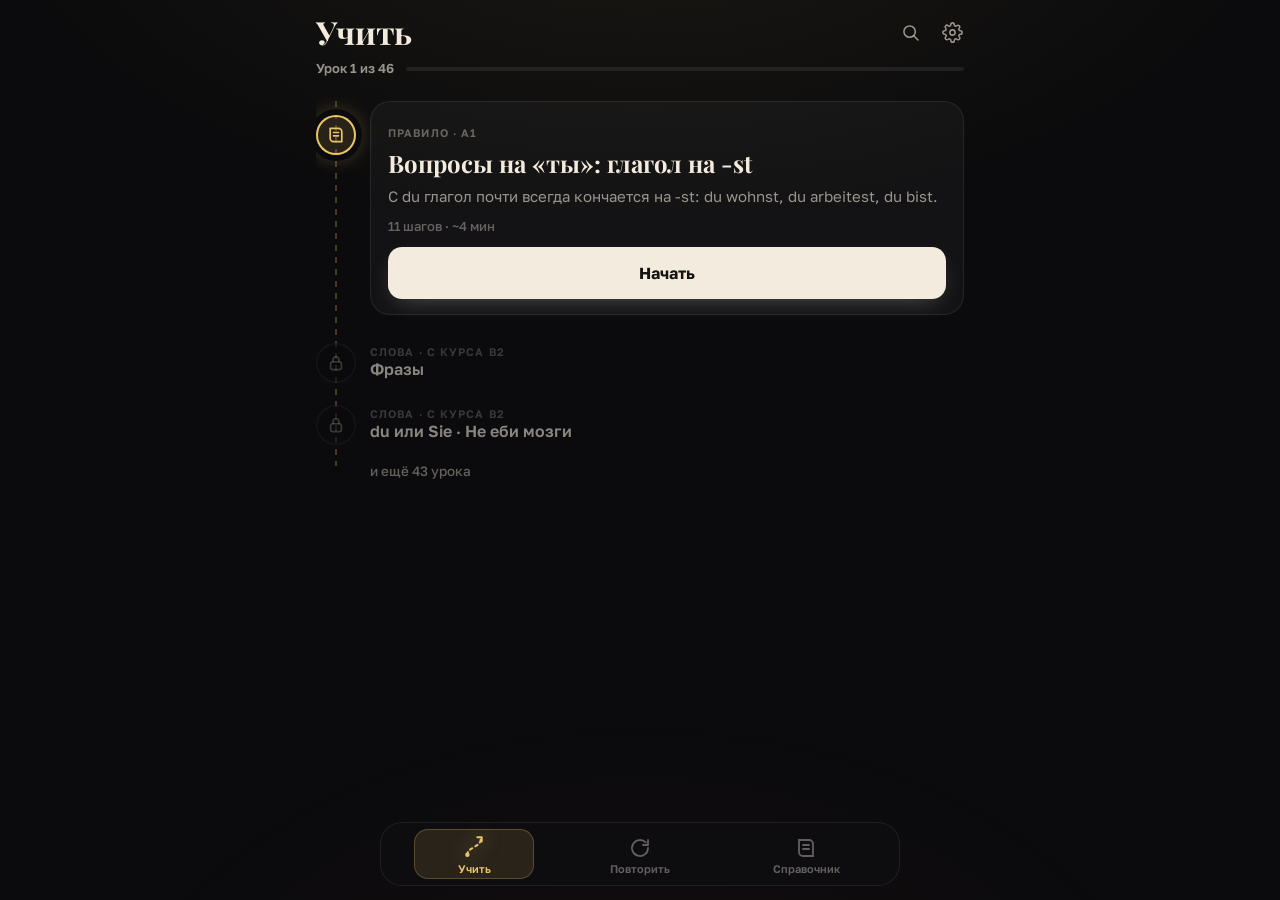
==== commit c69ceac8: "1.3: «Грамматика B2» — материал с Berufssprachkurs B2 - 4 урока-правила (grp «Грамматика B2»): Perfe" ====
--- a/index.html
+++ b/index.html
@@ -10,7 +10,7 @@
 <script src="https://telegram.org/js/telegram-web-app.js"></script>
 <script>
   // Версия: поднимать при каждом релизе (сбивает кэш)
-  var V = '1.2';
+  var V = '1.3';
   // Адрес воркера бота (без / в конце). Пусто — бот ещё не подключён, напоминание хранится только тут.
   window.MD_API = 'https://mein-deutsch-bot.1f8t8graf4.workers.dev';
   // вид (Кино / Учебник / Яркий) — сразу, до стилей, чтобы не мигало
--- a/styles.css
+++ b/styles.css
@@ -517,6 +517,7 @@
 html[data-skin="duo"] .nt{align-items:center;max-width:190px;margin-top:6px}
 html[data-skin="duo"] .nt small{display:none}
 html[data-skin="duo"] .nt b{font-size:14px;color:var(--mut)}
+html[data-skin="duo"] .nt b{max-width:100%}
 html[data-skin="duo"] .node.cur{flex-direction:column;align-items:center;width:100%;transform:none;padding:6px 0 0}
 html[data-skin="duo"] .node.cur .nd{width:84px;height:76px;margin:0;animation:bounce 1.8s ease-in-out infinite;box-shadow:0 8px 0 #4CAD02,0 0 0 8px #fff,0 0 0 12px #E5E5E5}
 html[data-skin="duo"] .node.cur.k-w .nd{box-shadow:0 8px 0 #1899D6,0 0 0 8px #fff,0 0 0 12px #E5E5E5}
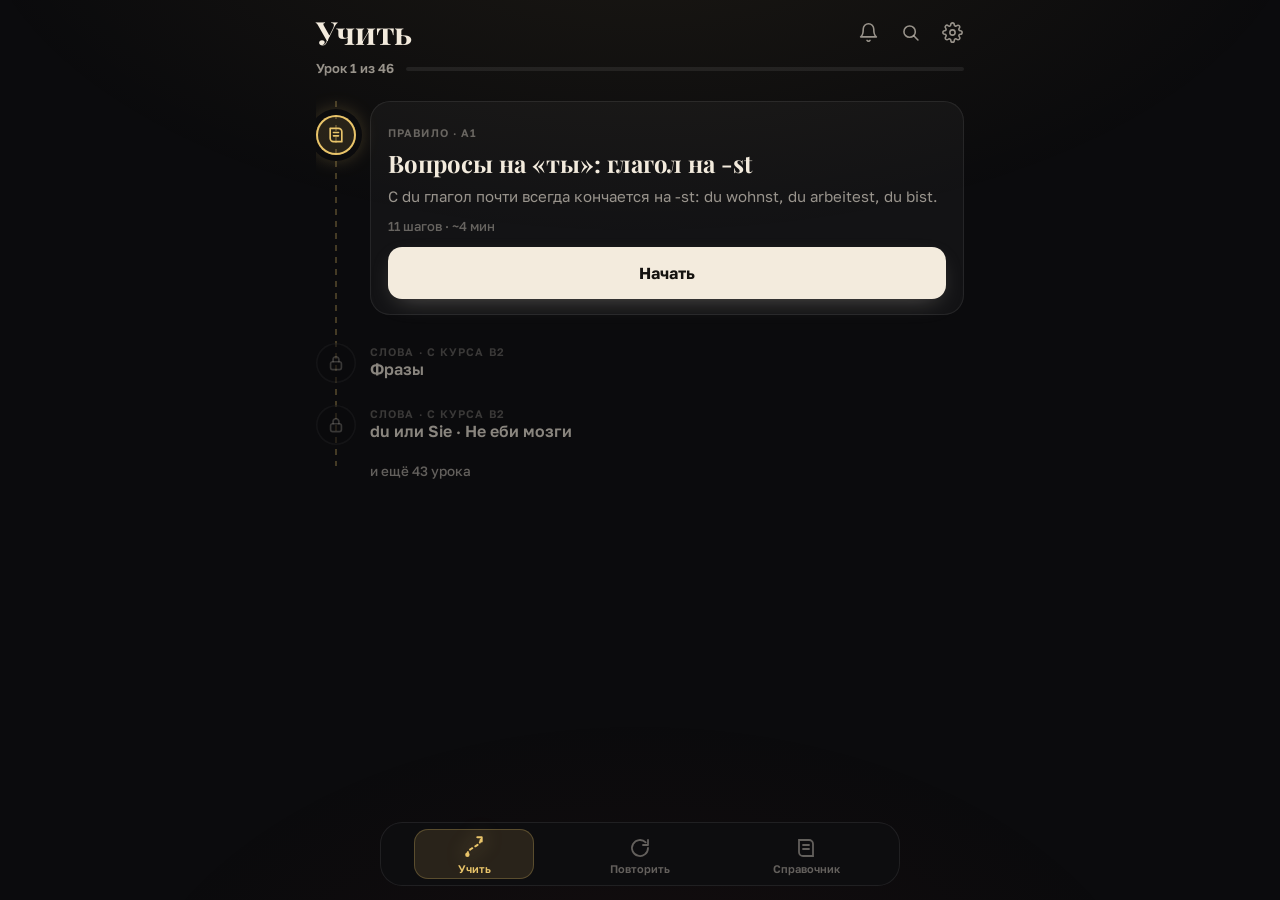
==== commit 29ff3918: "1.4: будильники в стиле iPhone — колокольчик в шапке, звонок на весь экран, «Сообщение от бота» Моду" ====
--- a/index.html
+++ b/index.html
@@ -10,7 +10,7 @@
 <script src="https://telegram.org/js/telegram-web-app.js"></script>
 <script>
   // Версия: поднимать при каждом релизе (сбивает кэш)
-  var V = '1.3';
+  var V = '1.4';
   // Адрес воркера бота (без / в конце). Пусто — бот ещё не подключён, напоминание хранится только тут.
   window.MD_API = 'https://mein-deutsch-bot.1f8t8graf4.workers.dev';
   // вид (Кино / Учебник / Яркий) — сразу, до стилей, чтобы не мигало
@@ -26,6 +26,6 @@
   <button data-tab="ref"><svg viewBox="0 0 24 24"><path d="M5 4h10a4 4 0 0 1 4 4v12H9a4 4 0 0 1-4-4z" fill="none" stroke="currentColor" stroke-width="1.8"/><path d="M9 9h6M9 13h6" stroke="currentColor" stroke-width="1.8" stroke-linecap="round"/></svg><span>Справочник</span></button>
 </nav>
 <div id="ov"></div>
-<script>document.write('<script src="data/all-data.js?v=' + V + '"><\/script><script src="app.js?v=' + V + '"><\/script>');</script>
+<script>document.write('<script src="data/all-data.js?v=' + V + '"><\/script><script src="remind.js?v=' + V + '"><\/script><script src="app.js?v=' + V + '"><\/script>');</script>
 </body>
 </html>
--- a/styles.css
+++ b/styles.css
@@ -553,3 +553,7 @@
 html[data-skin="duo"] .fb{border-left-width:4px}
 
 @media (prefers-reduced-motion:reduce){*{transition:none!important;animation:none!important}}
+
+/* ===== 1.4 — будильники: колокольчик в шапке (сама шторка — стили в remind.js) ===== */
+.ic.bell{position:relative}
+.ic.bell.has::after{content:"";position:absolute;top:9px;right:9px;width:7px;height:7px;border-radius:50%;background:var(--acc);box-shadow:0 0 0 2px var(--bg)}
